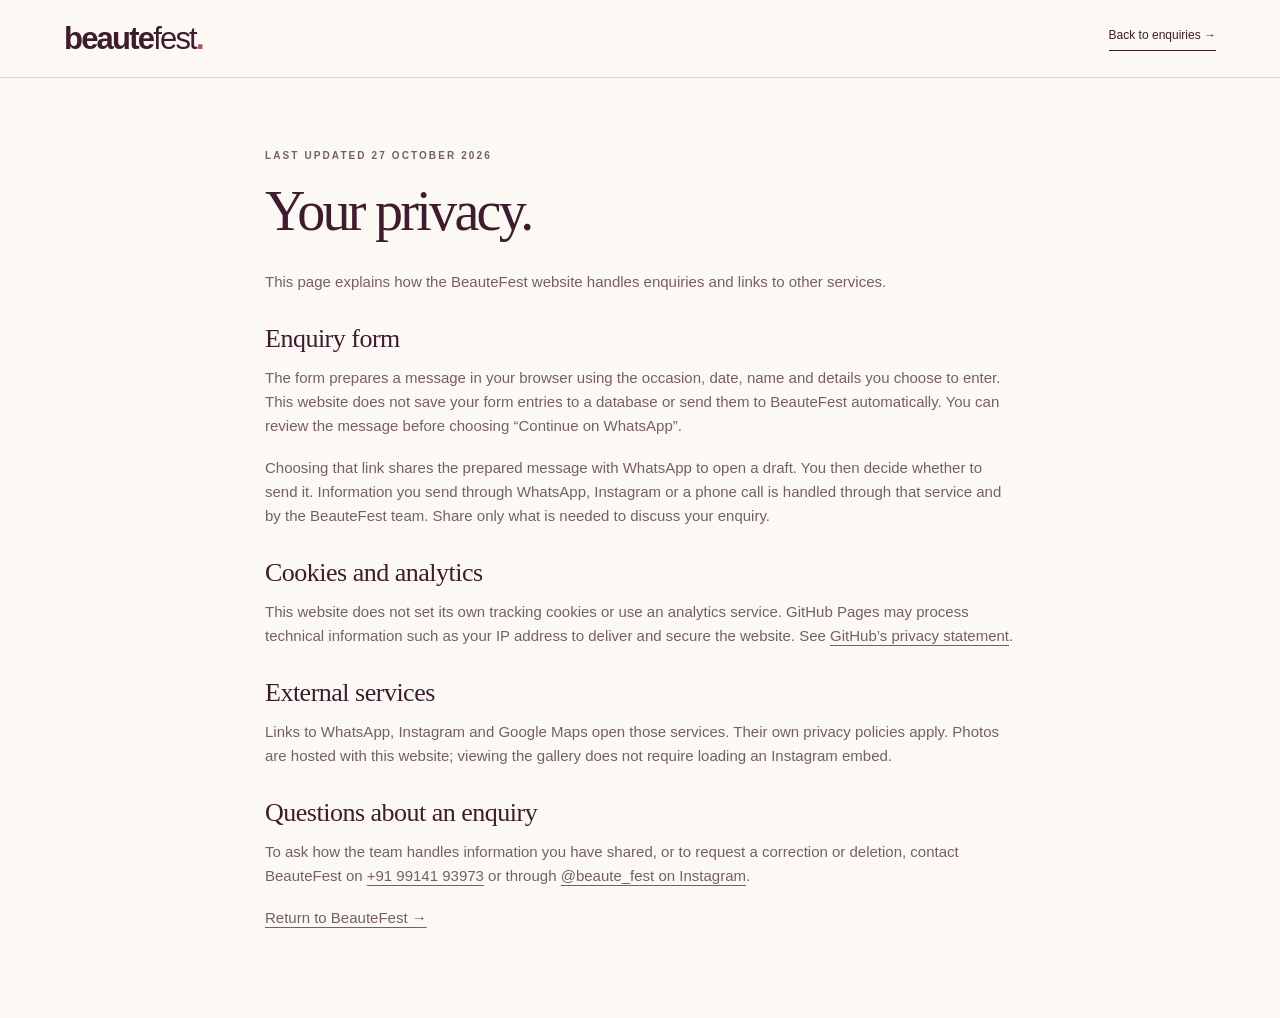
==== site/privacy/index.html @ 1379fd3a "Launch full BeauteFest services website and WhatsApp enquiries" ====
<!doctype html><html lang="en-IN"><head><meta charset="utf-8"><meta name="viewport" content="width=device-width, initial-scale=1"><title>Privacy | BeauteFest</title><meta name="description" content="How BeauteFest website enquiries and external links work."><link rel="canonical" href="https://beautefest.in/privacy/"><link rel="stylesheet" href="../styles.css"><link rel="icon" href="../favicon.svg" type="image/svg+xml"></head><body><header class="header"><a class="wordmark" href="../" aria-label="BeauteFest home">beaute<span>fest</span><i>.</i></a><a class="text-link" href="../#enquire">Back to enquiries →</a></header><main class="privacy-page"><p class="eyebrow">Last updated 27 October 2026</p><h1>Your privacy.</h1><p>This page explains how the BeauteFest website handles enquiries and links to other services.</p><h2>Enquiry form</h2><p>The form prepares a message in your browser using the occasion, date, name and details you choose to enter. This website does not save your form entries to a database or send them to BeauteFest automatically. You can review the message before choosing “Continue on WhatsApp”.</p><p>Choosing that link shares the prepared message with WhatsApp to open a draft. You then decide whether to send it. Information you send through WhatsApp, Instagram or a phone call is handled through that service and by the BeauteFest team. Share only what is needed to discuss your enquiry.</p><h2>Cookies and analytics</h2><p>This website does not set its own tracking cookies or use an analytics service. GitHub Pages may process technical information such as your IP address to deliver and secure the website. See <a href="https://docs.github.com/en/site-policy/privacy-policies/github-general-privacy-statement" target="_blank" rel="noopener noreferrer">GitHub’s privacy statement</a>.</p><h2>External services</h2><p>Links to WhatsApp, Instagram and Google Maps open those services. Their own privacy policies apply. Photos are hosted with this website; viewing the gallery does not require loading an Instagram embed.</p><h2>Questions about an enquiry</h2><p>To ask how the team handles information you have shared, or to request a correction or deletion, contact BeauteFest on <a href="tel:+919914193973">+91 99141 93973</a> or through <a href="https://www.instagram.com/beaute_fest/" target="_blank" rel="noopener noreferrer">@beaute_fest on Instagram</a>.</p><p><a href="../">Return to BeauteFest →</a></p></main></body></html>
---- site/styles.css ----
:root{--berry:#702c49;--deep:#3d1d2d;--pink:#f8eff2;--blush:#ecd2dc;--cream:#fcf9f5;--muted:#755e69;--line:#e2d2d8}*{box-sizing:border-box}html{scroll-behavior:smooth;scroll-padding-top:100px}body{margin:0;background:var(--cream);color:var(--deep);font:15px/1.6 Arial,Helvetica,sans-serif}a{color:inherit;text-underline-offset:4px}button,input,select,textarea{font:inherit}button{cursor:pointer}button:focus-visible,a:focus-visible,summary:focus-visible{outline:3px solid #b44475;outline-offset:5px}input:focus-visible,select:focus-visible,textarea:focus-visible{outline:2px solid var(--berry);outline-offset:2px}img{display:block;max-width:100%;height:auto}h1,h2,h3,p,figure{margin:0}h1,h2,h3{font-weight:400}h1,h2{font-family:Georgia,'Times New Roman',serif;line-height:1.04;letter-spacing:-2.7px}h1 em,h2 em{font-weight:400}h2{font-size:clamp(36px,4.4vw,66px)}.skip{position:fixed;top:-100px;left:20px;z-index:20;background:white;padding:12px}.skip:focus{top:15px}.announcement{padding:8px 5vw;background:var(--berry);color:white;font-size:11px;text-align:center;letter-spacing:.8px}.announcement span{margin-left:32px;color:#f1d9e3}.header{padding:23px 5vw;display:flex;align-items:center;justify-content:space-between;gap:24px;background:var(--cream);border-bottom:1px solid var(--line);position:sticky;top:0;z-index:10}.wordmark{font-size:31px;font-weight:700;letter-spacing:-1.8px;text-decoration:none;white-space:nowrap;line-height:1}.wordmark span{font-weight:400}.wordmark i{font-style:normal;color:#b1527a}.header nav{display:flex;align-items:center;gap:27px;font-size:12px}.header nav a{text-decoration:none}.header nav a:hover{text-decoration:underline}.nav-enquire{padding:10px 16px;border:1px solid var(--berry);border-radius:30px}.menu-toggle{display:none}.hero{display:grid;grid-template-columns:1.04fr 1fr;min-height:660px;background:var(--pink)}.hero-copy{padding:65px 7vw 30px;display:flex;flex-direction:column;justify-content:center}.eyebrow{text-transform:uppercase;letter-spacing:2.1px;font-size:10px;font-weight:600;margin-bottom:22px}.hero h1{font-size:clamp(54px,6vw,94px);line-height:.99;letter-spacing:-4px}.hero h1 em{color:var(--berry)}.hero-description{max-width:390px;color:var(--muted);line-height:1.8;margin:26px 0}.actions{display:flex;align-items:center;gap:24px;flex-wrap:wrap}.button{display:inline-flex;align-items:center;justify-content:space-between;gap:24px;min-height:48px;padding:15px 24px;border-radius:50px;background:var(--berry);border:1px solid var(--berry);color:white;text-decoration:none;font-size:12px;line-height:1.4}.button:hover{background:#4b1e32}.button.light{background:var(--cream);color:var(--berry);border-color:var(--cream)}.button.light:hover{background:#ecd2dc}.text-link{font-size:12px;font-weight:500;text-decoration:none;border-bottom:1px solid currentColor;padding-bottom:4px}.hero-bottom{display:flex;align-items:center;justify-content:space-between;margin-top:47px;font-size:9px;letter-spacing:1.7px;color:var(--muted)}.hero-bottom>span:last-child{font-size:32px;color:var(--berry)}.hero-image{position:relative;overflow:hidden;min-height:620px}.hero-image>img{width:100%;height:100%;object-fit:cover;object-position:center 27%;position:absolute}.image-note{position:absolute;bottom:24px;left:28px;font-size:10px;letter-spacing:1px;text-transform:uppercase;background:#fff9;padding:7px 11px}.hero-stamp{position:absolute;right:25px;top:26px;border:1px solid #84506699;border-radius:50%;width:111px;height:111px;display:flex;flex-direction:column;justify-content:center;text-align:center;background:#fcf9f5d9;font-size:11px;transform:rotate(13deg);line-height:1.4}.hero-stamp em{font-family:Georgia,serif;font-size:18px}.ticker{background:var(--blush);font-size:10px;letter-spacing:2.6px;text-align:center;padding:17px 10px;white-space:nowrap;overflow:hidden}.ticker span{margin:0 32px;color:var(--berry)}.section{padding:90px 6vw}.section-heading{display:flex;align-items:flex-end;justify-content:space-between;gap:40px;margin-bottom:42px}.section-heading>p{max-width:330px;color:var(--muted);font-size:13px}.service-grid{display:grid;grid-template-columns:repeat(4,minmax(0,1fr));gap:16px}.service-card{position:relative;text-decoration:none;background:#f1e5e9;padding:28px 25px 22px;display:flex;flex-direction:column;border:1px solid transparent;min-height:340px}.service-card:nth-child(2){background:#e8e4ee}.service-card:nth-child(3){background:#f3e5d9}.service-card:nth-child(4){background:#e5eadd}.service-card:hover{border-color:var(--berry)}.service-icon{font-family:Georgia,serif;font-size:38px;line-height:1.2;color:var(--berry)}.service-number{position:absolute;top:31px;right:25px;font-size:10px;color:var(--muted)}.service-card h3{font-family:Georgia,serif;font-size:26px;line-height:1.1;letter-spacing:-.6px;margin:27px 0 16px}.service-card p{font-size:12px;color:var(--muted);line-height:1.8;margin-bottom:30px}.card-action{display:flex;justify-content:space-between;gap:12px;border-top:1px solid #8b697333;padding-top:15px;font-size:10px;margin-top:auto}.bridal-feature{display:grid;grid-template-columns:1.15fr 1fr;background:var(--berry);color:white}.bridal-photo{min-height:550px}.bridal-photo img{width:100%;height:100%;object-fit:cover}.bridal-copy{padding:60px 6vw;align-self:center}.bridal-copy p:not(.eyebrow){color:#ead0dc;font-size:13px;max-width:360px;margin:26px 0}.bridal-copy h2 em{color:#f2cbd9}.filters{display:flex;gap:10px;margin-bottom:28px;flex-wrap:wrap}.filters button{border:1px solid var(--line);border-radius:30px;padding:9px 19px;background:transparent;color:var(--muted);font-size:11px}.filters button.active{background:var(--berry);border-color:var(--berry);color:white}.gallery{display:grid;grid-template-columns:repeat(4,minmax(0,1fr));gap:20px}.gallery-open{border:0;padding:0;position:relative;width:100%;background:#eee;display:block;overflow:hidden}.gallery img{width:100%;height:370px;object-fit:cover;object-position:center;transition:transform .4s}.gallery .bridal{object-position:73% 85%}.gallery-open:hover img{transform:scale(1.025)}.gallery-open>span{position:absolute;bottom:12px;right:12px;background:#fcf9f5eb;border-radius:20px;padding:7px 12px;font-size:10px;color:var(--deep)}figcaption{font-family:Georgia,serif;font-size:21px;padding-top:17px}figcaption>span{display:block;font:9px Arial,sans-serif;letter-spacing:1.5px;text-transform:uppercase;margin-top:6px;color:var(--muted)}.portfolio-footer{display:flex;align-items:center;justify-content:space-between;gap:25px;margin-top:30px}.portfolio-footer p{font-size:10px;color:var(--muted);max-width:480px}.portfolio-footer .text-link{white-space:nowrap}.store-section{display:grid;grid-template-columns:1fr 1fr;background:#efdfd5}.store-image{min-height:600px;overflow:hidden}.store-image img{height:100%;width:100%;object-fit:cover;object-position:center}.store-copy{padding:70px 6vw;align-self:center}.store-copy>p:not(.eyebrow){font-size:13px;color:var(--muted);margin:25px 0}.store-categories{display:flex;flex-wrap:wrap;gap:9px;margin:25px 0 35px}.store-categories span{border:1px solid #cbb5ad;border-radius:30px;padding:7px 14px;font-size:10px}.store-copy p.small-note{font-size:11px;margin-bottom:0}.about{position:relative;display:grid;grid-template-columns:1fr 1fr;gap:30px 100px}.about>.eyebrow{grid-column:1/-1;margin:0}.about h2{font-size:clamp(38px,4.8vw,72px)}.about>div{padding-top:8px;max-width:450px}.about>div p{color:var(--muted);font-size:13px;margin-bottom:23px}.about-star{position:absolute;right:6vw;bottom:38px;font-size:72px;color:#c589a3;line-height:1}.enquiry-section{display:grid;grid-template-columns:1fr 1fr;gap:8vw;background:var(--pink);border-top:1px solid var(--line);border-bottom:1px solid var(--line)}.enquiry-intro>p:not(.eyebrow){max-width:360px;font-size:13px;color:var(--muted);margin:25px 0}.enquiry-steps{margin-top:35px;display:grid;gap:12px}.enquiry-steps p{font-size:11px}.enquiry-steps b{font-size:10px;font-weight:400;color:#9a637b;margin-right:16px}form{padding:32px;background:var(--cream);border:1px solid var(--line);align-self:start}label{font-size:11px;display:block;margin:0 0 10px}label>span{font-size:9px;color:#88717b;float:right}input,select,textarea{display:block;width:100%;padding:13px 12px;border:1px solid var(--line);background:#fffdfb;border-radius:0;color:var(--deep);font-size:12px;min-height:44px;margin-bottom:23px}textarea{resize:vertical}.form-row{display:grid;grid-template-columns:1fr 1fr;gap:18px}form>.button{width:100%}.form-note{font-size:10px;line-height:1.7;color:var(--muted);margin-top:14px}#enquiry-review{border-top:1px solid var(--line);margin-top:24px;padding-top:24px}#enquiry-review h3{font-family:Georgia,serif;font-size:24px}#enquiry-preview{white-space:pre-wrap;overflow-wrap:anywhere;font-size:12px;margin:15px 0}.faq-section{display:grid;grid-template-columns:1fr 1.45fr;gap:8vw}.faq-list details{border-bottom:1px solid var(--line);padding:18px 0}.faq-list details:first-child{border-top:1px solid var(--line)}summary{list-style:none;cursor:pointer;font-size:13px;display:flex;justify-content:space-between;gap:20px}summary::-webkit-details-marker{display:none}summary:after{content:'+';color:var(--berry);font-size:20px;line-height:1}details[open] summary:after{content:'−'}.faq-list p{font-size:12px;line-height:1.8;color:var(--muted);margin:15px 25px 3px 0}.visit-section{display:grid;grid-template-columns:1fr 1fr;background:var(--berry);color:var(--cream);padding:70px 8vw;gap:8vw}.visit-section address{font-style:normal;margin:26px 0;font-size:13px;color:#e5c6d3}.visit-section .text-link{color:white}.visit-side{border-left:1px solid #a96683;padding-left:8vw;display:flex;flex-direction:column;justify-content:center;align-items:flex-start}.visit-flower{font-family:Georgia,serif;font-size:100px;line-height:1;color:#d6a6bb}.visit-side p{font-family:Georgia,serif;font-size:29px;line-height:1.2;margin:20px 0}.visit-side>a{font-size:12px}footer{padding:45px 6vw 27px;background:#f0e6e9}.footer-top{display:flex;align-items:center;justify-content:space-between;gap:20px;padding-bottom:35px}.footer-top>p{font-size:12px;color:var(--muted)}.footer-top>a:last-child{font-size:11px}.footer-bottom{border-top:1px solid var(--line);padding-top:23px;display:flex;justify-content:space-between;gap:20px;font-size:10px;color:var(--muted)}.footer-bottom>div{display:flex;gap:24px}.floating-enquire{position:fixed;right:24px;bottom:22px;z-index:9;padding:13px 20px;border-radius:35px;background:var(--deep);color:white;box-shadow:0 3px 20px #3d1d2d25;text-decoration:none;font-size:11px}dialog{max-width:95vw;max-height:95svh;border:0;padding:25px;background:var(--cream);color:var(--deep)}dialog::backdrop{background:#21101fe8}dialog img{max-height:76svh;max-width:80vw;width:auto;height:auto;object-fit:contain;margin:0 auto}dialog p{font-size:11px;margin-top:15px;max-width:600px}#close-lightbox{display:block;margin:0 0 15px auto;background:transparent;border:1px solid var(--line);padding:8px 15px;color:var(--deep);font-size:11px}.privacy-page{max-width:800px;padding:70px 25px;margin:auto}.privacy-page h1{font-size:56px;margin-bottom:30px}.privacy-page h2{font:26px Georgia,serif;margin:30px 0 12px;letter-spacing:-.5px}.privacy-page p{margin-bottom:18px;color:var(--muted)}[hidden]{display:none!important}
@media(max-width:1100px){.header nav{gap:16px;font-size:11px}.header{padding:22px 4vw}.hero-copy{padding:50px 5vw 26px}.hero,.hero-image{min-height:590px}.service-card{padding:23px 18px}.service-card h3{font-size:23px}.gallery img{height:290px}.store-image{min-height:520px}.store-copy{padding:50px 5vw}.section{padding:70px 5vw}.section-heading{gap:25px}.enquiry-section{gap:5vw}form{padding:24px}.about{gap:25px 60px}}
@media(max-width:800px){.announcement span{display:none}.header{padding:22px 5vw}.menu-toggle{display:block;font-size:12px;background:transparent;border:0;color:var(--berry)}.header nav{display:none;position:absolute;top:100%;left:0;right:0;padding:25px 5vw;background:var(--cream);border-bottom:1px solid var(--line);flex-direction:column;align-items:flex-start;gap:22px}.header nav.open{display:flex}.hero h1{font-size:54px;letter-spacing:-3px}.hero,.hero-image{min-height:530px}.hero-description{font-size:13px}.hero .actions{gap:15px}.hero .text-link{font-size:11px}.hero .button{padding:14px 18px}.service-grid{grid-template-columns:repeat(2,1fr)}.service-card{min-height:300px;padding:25px}.service-card h3{font-size:28px}.section-heading>p{max-width:280px}.bridal-photo{min-height:460px}.bridal-copy{padding:35px 5vw}.bridal-copy h2{font-size:45px}.gallery{grid-template-columns:repeat(2,1fr);gap:28px 18px}.gallery img{height:350px}.store-copy h2{font-size:40px}.about{gap:25px 45px}.enquiry-section{gap:35px}.form-row{grid-template-columns:1fr;gap:0}.enquiry-intro h2{font-size:49px}.faq-section{gap:40px}.visit-section{padding:55px 6vw}.visit-side p{font-size:26px}.footer-top>p{display:none}}
@media(max-width:580px){html{scroll-padding-top:80px}.announcement{font-size:9px;padding:9px 15px}.header{padding:21px 6vw}.wordmark{font-size:29px}.hero{grid-template-columns:1fr}.hero-copy{padding:43px 7vw 20px}.eyebrow{font-size:9px;letter-spacing:1.7px;margin-bottom:20px}.hero h1{font-size:58px;line-height:.98;letter-spacing:-2.6px}.hero-description{font-size:13px;max-width:340px;margin:24px 0}.hero-bottom{margin-top:27px}.hero-image{min-height:440px;height:105vw;max-height:540px}.hero-image>img{object-position:center 25%}.hero-stamp{width:95px;height:95px;right:20px;top:20px}.image-note{left:20px;bottom:20px;font-size:8px}.ticker{padding:14px 5px;font-size:9px;letter-spacing:2px}.ticker span{margin:0 20px}.section{padding:55px 6vw}h2{font-size:42px;letter-spacing:-1.8px}.section-heading{flex-direction:column;align-items:flex-start;gap:22px;margin-bottom:30px}.section-heading>p{max-width:100%;font-size:12px}.service-grid{gap:12px}.service-card{padding:22px 17px 18px;min-height:310px}.service-card h3{font-size:25px;margin:22px 0 14px}.service-card p{font-size:11px;margin-bottom:22px}.service-number{right:17px;top:25px}.service-icon{font-size:31px}.card-action{font-size:9px;gap:5px}.bridal-feature{grid-template-columns:1fr}.bridal-photo{min-height:0;height:75vw}.bridal-copy{padding:45px 7vw}.bridal-copy h2{font-size:51px}.bridal-copy p:not(.eyebrow){font-size:12px}.gallery img{height:245px}.gallery{gap:27px 13px}figcaption{font-size:21px;line-height:1.15}figcaption span{font-size:8px;line-height:1.4}.gallery-open>span{font-size:8px;right:8px;bottom:8px;padding:6px 9px}.filters{gap:7px;margin-bottom:22px}.filters button{font-size:10px;padding:8px 13px}.portfolio-footer{align-items:flex-start;flex-direction:column;gap:17px}.store-section{grid-template-columns:1fr}.store-image{height:105vw;min-height:0;max-height:570px}.store-copy{padding:45px 7vw}.store-copy h2{font-size:44px}.about{grid-template-columns:1fr;gap:25px}.about h2{font-size:47px}.about>div{padding:0}.about>div p{font-size:12px}.about-star{display:none}.enquiry-section{grid-template-columns:1fr;gap:32px}.enquiry-intro h2{font-size:52px}.enquiry-intro>p:not(.eyebrow){max-width:100%;font-size:12px}.enquiry-steps{margin-top:25px}.form-row{grid-template-columns:1fr 1fr;gap:12px}form{padding:22px 18px}input,select,textarea{font-size:16px}label{font-size:10px}label>span{font-size:8px}.faq-section{grid-template-columns:1fr;gap:30px}.faq-section h2{font-size:45px}summary{font-size:12px}.visit-section{grid-template-columns:1fr;padding:50px 7vw;gap:40px}.visit-section h2{font-size:54px}.visit-side{border-left:0;border-top:1px solid #a96683;padding:30px 0 0;display:grid;grid-template-columns:80px 1fr;gap:10px 20px}.visit-flower{font-size:75px;grid-row:1/3}.visit-side p{font-size:24px;margin:0}.visit-side>a{font-size:11px}.footer-top{align-items:flex-start;padding-bottom:27px;gap:20px}.footer-top>a:last-child{font-size:10px;max-width:130px}.footer-bottom{flex-direction:column;gap:15px;padding-bottom:55px}footer{padding:35px 6vw 22px}.floating-enquire{right:15px;bottom:15px;font-size:10px;padding:12px 18px}dialog{padding:15px}dialog img{max-width:85vw}.privacy-page h1{font-size:44px}}
@media(prefers-reduced-motion:reduce){html{scroll-behavior:auto}*,*:before,*:after{transition:none!important;animation:none!important}}

@media(max-width:400px){.form-row{grid-template-columns:1fr;gap:0}}
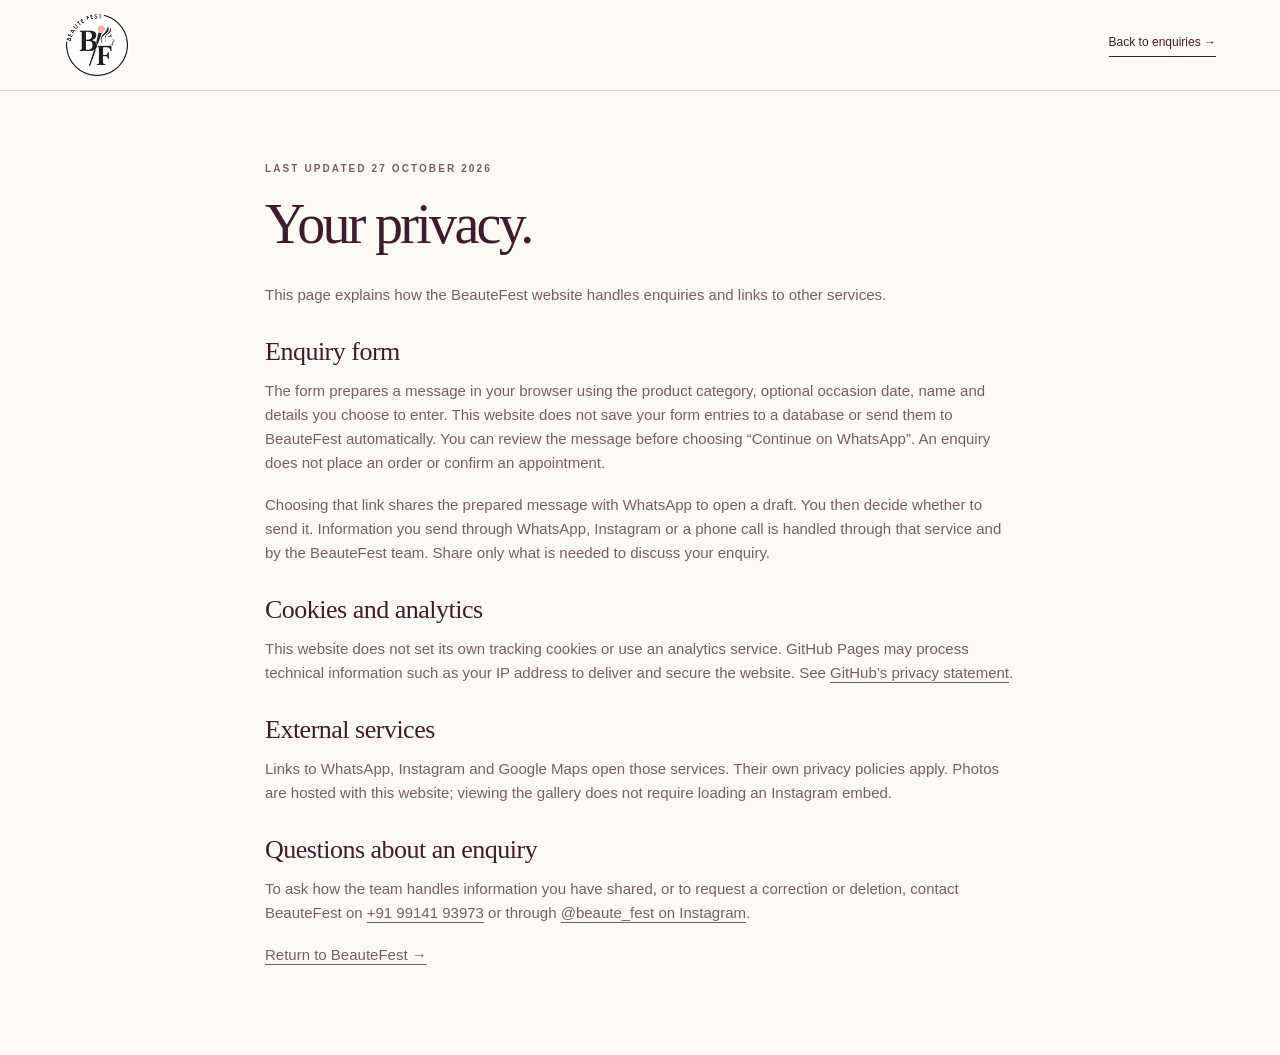
==== commit ae0b176b: "Prepare approved product-first BeauteFest release with official logo" ====
--- a/site/privacy/index.html
+++ b/site/privacy/index.html
@@ -1 +1 @@
-<!doctype html><html lang="en-IN"><head><meta charset="utf-8"><meta name="viewport" content="width=device-width, initial-scale=1"><title>Privacy | BeauteFest</title><meta name="description" content="How BeauteFest website enquiries and external links work."><link rel="canonical" href="https://beautefest.in/privacy/"><link rel="stylesheet" href="../styles.css"><link rel="icon" href="../favicon.svg" type="image/svg+xml"></head><body><header class="header"><a class="wordmark" href="../" aria-label="BeauteFest home">beaute<span>fest</span><i>.</i></a><a class="text-link" href="../#enquire">Back to enquiries →</a></header><main class="privacy-page"><p class="eyebrow">Last updated 27 October 2026</p><h1>Your privacy.</h1><p>This page explains how the BeauteFest website handles enquiries and links to other services.</p><h2>Enquiry form</h2><p>The form prepares a message in your browser using the occasion, date, name and details you choose to enter. This website does not save your form entries to a database or send them to BeauteFest automatically. You can review the message before choosing “Continue on WhatsApp”.</p><p>Choosing that link shares the prepared message with WhatsApp to open a draft. You then decide whether to send it. Information you send through WhatsApp, Instagram or a phone call is handled through that service and by the BeauteFest team. Share only what is needed to discuss your enquiry.</p><h2>Cookies and analytics</h2><p>This website does not set its own tracking cookies or use an analytics service. GitHub Pages may process technical information such as your IP address to deliver and secure the website. See <a href="https://docs.github.com/en/site-policy/privacy-policies/github-general-privacy-statement" target="_blank" rel="noopener noreferrer">GitHub’s privacy statement</a>.</p><h2>External services</h2><p>Links to WhatsApp, Instagram and Google Maps open those services. Their own privacy policies apply. Photos are hosted with this website; viewing the gallery does not require loading an Instagram embed.</p><h2>Questions about an enquiry</h2><p>To ask how the team handles information you have shared, or to request a correction or deletion, contact BeauteFest on <a href="tel:+919914193973">+91 99141 93973</a> or through <a href="https://www.instagram.com/beaute_fest/" target="_blank" rel="noopener noreferrer">@beaute_fest on Instagram</a>.</p><p><a href="../">Return to BeauteFest →</a></p></main></body></html>
+<!doctype html><html lang="en-IN"><head><meta charset="utf-8"><meta name="viewport" content="width=device-width, initial-scale=1"><title>Privacy | BeauteFest</title><meta name="description" content="How BeauteFest website enquiries and external links work."><link rel="canonical" href="https://beautefest.in/privacy/"><link rel="stylesheet" href="../styles.css"><link rel="icon" href="../favicon.png" type="image/png"></head><body><header class="header"><a class="brand-logo" href="../" aria-label="BeauteFest home"><img src="../assets/beautefest-logo.png" alt="Beaute Fest" width="512" height="512"></a><a class="text-link" href="../#enquire">Back to enquiries →</a></header><main class="privacy-page"><p class="eyebrow">Last updated 27 October 2026</p><h1>Your privacy.</h1><p>This page explains how the BeauteFest website handles enquiries and links to other services.</p><h2>Enquiry form</h2><p>The form prepares a message in your browser using the product category, optional occasion date, name and details you choose to enter. This website does not save your form entries to a database or send them to BeauteFest automatically. You can review the message before choosing “Continue on WhatsApp”. An enquiry does not place an order or confirm an appointment.</p><p>Choosing that link shares the prepared message with WhatsApp to open a draft. You then decide whether to send it. Information you send through WhatsApp, Instagram or a phone call is handled through that service and by the BeauteFest team. Share only what is needed to discuss your enquiry.</p><h2>Cookies and analytics</h2><p>This website does not set its own tracking cookies or use an analytics service. GitHub Pages may process technical information such as your IP address to deliver and secure the website. See <a href="https://docs.github.com/en/site-policy/privacy-policies/github-general-privacy-statement" target="_blank" rel="noopener noreferrer">GitHub’s privacy statement</a>.</p><h2>External services</h2><p>Links to WhatsApp, Instagram and Google Maps open those services. Their own privacy policies apply. Photos are hosted with this website; viewing the gallery does not require loading an Instagram embed.</p><h2>Questions about an enquiry</h2><p>To ask how the team handles information you have shared, or to request a correction or deletion, contact BeauteFest on <a href="tel:+919914193973">+91 99141 93973</a> or through <a href="https://www.instagram.com/beaute_fest/" target="_blank" rel="noopener noreferrer">@beaute_fest on Instagram</a>.</p><p><a href="../">Return to BeauteFest →</a></p></main></body></html>
--- a/site/styles.css
+++ b/site/styles.css
@@ -5,3 +5,10 @@
 @media(prefers-reduced-motion:reduce){html{scroll-behavior:auto}*,*:before,*:after{transition:none!important;animation:none!important}}
 
 @media(max-width:400px){.form-row{grid-template-columns:1fr;gap:0}}
+/* Unpublished retail-first client review. */
+.preview-notice{background:#efe5d1;color:#604d29;text-align:center;padding:7px 15px;font-size:10px;letter-spacing:1px}.secondary-nav{color:var(--muted);font-size:10px}.retail-hero{display:grid;grid-template-columns:1.02fr 1fr;background:#f6ebef;min-height:620px}.retail-hero-copy{padding:60px 6vw 25px;align-self:center}.retail-hero h1{font-size:clamp(52px,5.7vw,88px);line-height:1.02;letter-spacing:-3.3px}.retail-hero h1 em{color:var(--berry)}.retail-hero-copy>p:not(.eyebrow){max-width:400px;margin:27px 0;font-size:14px;color:var(--muted);line-height:1.8}.retail-hero-image{position:relative;min-height:620px}.retail-hero-image>img{position:absolute;width:100%;height:100%;object-fit:cover;object-position:center}.retail-image-label{position:absolute;bottom:25px;left:25px;right:25px;background:#fcf9f5ed;padding:14px 18px;font-size:11px;text-align:center;letter-spacing:.4px}.retail-hero-note{display:flex;align-items:center;justify-content:space-between;color:var(--muted);font-size:8px;letter-spacing:1.7px;margin-top:48px}.retail-hero-note>span:last-child{font-size:35px;color:var(--berry)}.product-toolbar{display:flex;justify-content:space-between;gap:25px;align-items:flex-start;margin-bottom:25px}.product-toolbar .filters{margin:0}.search-label{margin:0;max-width:290px;flex:1}.search-label input{border-radius:30px;margin:0;font-size:11px;padding:11px 16px}.sr-only{position:absolute;width:1px;height:1px;padding:0;margin:-1px;overflow:hidden;clip:rect(0,0,0,0);white-space:nowrap;border:0}.product-grid{display:grid;grid-template-columns:repeat(3,minmax(0,1fr));gap:25px}.product-card{background:#f6eff0;border:1px solid var(--line)}.product-card:nth-child(2){background:#f2e7e2}.product-card:nth-child(3){background:#edede5}.product-image{display:block;position:relative;overflow:hidden}.product-image img{width:100%;height:390px;object-fit:cover}.product-image>span{position:absolute;bottom:14px;right:14px;background:#fcf9f5ed;border-radius:30px;padding:8px 13px;font-size:10px}.product-card-copy{padding:28px 24px 30px}.product-card .eyebrow{font-size:9px;margin-bottom:13px}.product-card h3{font:30px/1.1 Georgia,serif;letter-spacing:-.8px}.product-card-copy>p:not(.eyebrow){font-size:12px;color:var(--muted);margin:18px 0}.product-card-copy p.product-tags{font-size:9px;letter-spacing:.5px;border-top:1px solid var(--line);padding-top:18px}.product-card .text-link{font-size:11px}.collection-note{font-size:10px;color:var(--muted);margin-top:24px}.empty-products{background:var(--pink);padding:40px;text-align:center}.empty-products h3{font:30px Georgia,serif}.empty-products p{font-size:13px;margin:15px}.empty-products .text-link{margin:10px;display:inline-block;background:none;color:var(--berry);border:0;border-bottom:1px solid}.skin-feature{display:grid;grid-template-columns:1fr 1fr;background:#e7eadf}.skin-feature-copy{padding:70px 7vw;align-self:center}.skin-feature-copy>p:not(.eyebrow){font-size:13px;color:var(--muted);margin:25px 0;max-width:380px}.skin-feature-image{min-height:650px}.skin-feature-image img{width:100%;height:100%;object-fit:cover}.skin-list{margin:25px 0 30px}.skin-list a{display:flex;justify-content:space-between;border-top:1px solid #b8c2b0;padding:11px 0;text-decoration:none;font:21px Georgia,serif}.skin-list a span{font:10px Arial,sans-serif;align-self:center;color:var(--muted)}.makeup-layout{display:grid;grid-template-columns:1fr 1fr;gap:6vw}.makeup-feature-image img{width:100%;height:620px;object-fit:cover}.makeup-choices{display:grid;align-content:center}.makeup-choices>a{display:block;padding:27px 0;text-decoration:none;border-bottom:1px solid var(--line)}.makeup-choices>a:first-child{border-top:1px solid var(--line)}.makeup-choice-number{font-size:9px;letter-spacing:1.6px;color:var(--muted)}.makeup-choices h3{font:32px/1.1 Georgia,serif;letter-spacing:-.7px;margin:13px 0}.makeup-choices p{font-size:12px;color:var(--muted);margin:12px 0 17px}.retail-store{display:grid;grid-template-columns:1fr 1fr;background:var(--berry);color:white}.retail-store-image{min-height:620px}.retail-store-image img{height:100%;width:100%;object-fit:cover}.retail-store-copy{padding:65px 7vw;align-self:center}.retail-store-copy>p:not(.eyebrow){font-size:13px;color:#eddae2;margin:25px 0;max-width:380px}.retail-store-copy h2 em{color:#edc4d6}.fragrance-section{display:grid;grid-template-columns:1fr 1fr;gap:8vw;align-items:center;background:#efe9e3}.fragrance-section>div{padding:20px 3vw}.fragrance-section p:not(.eyebrow){color:var(--muted);font-size:13px;max-width:350px;margin:25px 0}.fragrance-section img{width:100%;height:500px;object-fit:cover}.services-mini{display:grid;grid-template-columns:330px 1fr;max-width:1200px;margin:65px auto;border:1px solid var(--line);background:var(--pink)}.mini-photo img{width:100%;height:100%;max-height:405px;object-fit:cover;object-position:center 30%}.mini-copy{padding:40px 5vw;align-self:center}.mini-copy .eyebrow{font-size:9px;margin-bottom:15px}.mini-copy h2{font-size:44px}.mini-copy>p:not(.eyebrow){font-size:12px;color:var(--muted);margin:18px 0;max-width:500px}.mini-copy .button{font-size:11px;padding:12px 20px;min-height:44px}.mini-copy p.mini-credit{font-size:9px;margin-bottom:0}.product-section{scroll-margin-top:0}
+@media(max-width:1100px){.header nav{gap:15px}.retail-hero-copy{padding:50px 5vw 25px}.retail-hero h1{font-size:52px}.product-image img{height:330px}.product-grid{gap:18px}.product-card-copy{padding:25px 20px}.product-card h3{font-size:27px}.skin-feature-copy{padding:50px 6vw}.skin-feature-image{min-height:590px}.retail-store-copy{padding:45px 6vw}.retail-store-image{min-height:550px}.services-mini{margin:55px 5vw;grid-template-columns:280px 1fr}.mini-copy{padding:35px 4vw}.mini-copy h2{font-size:39px}.mini-copy .actions{gap:15px}.fragrance-section img{height:450px}}
+@media(max-width:800px){.retail-hero h1{font-size:51px;letter-spacing:-2px}.retail-hero,.retail-hero-image{min-height:560px}.retail-hero-copy>p:not(.eyebrow){font-size:12px}.retail-hero .actions{gap:18px}.retail-hero .button{padding:13px 18px;font-size:11px}.retail-hero-note{font-size:7px;letter-spacing:1px}.product-toolbar{flex-direction:column;gap:17px}.search-label{max-width:100%;width:100%}.product-image img{height:290px}.product-card-copy{padding:23px 16px}.product-card h3{font-size:25px}.product-card-copy>p:not(.eyebrow){font-size:11px}.skin-feature-copy{padding:40px 5vw}.skin-feature h2{font-size:43px}.skin-feature-image{min-height:570px}.makeup-feature-image img{height:570px}.makeup-choices h3{font-size:28px}.makeup-choices>a{padding:20px 0}.retail-store-copy{padding:40px 5vw}.retail-store-copy h2{font-size:45px}.retail-store-copy>p:not(.eyebrow){font-size:12px}.fragrance-section{gap:5vw}.fragrance-section img{height:410px}.fragrance-section>div{padding:0}.services-mini{grid-template-columns:220px 1fr}.mini-copy h2{font-size:33px}.mini-copy{padding:30px 4vw}.mini-photo img{min-height:360px}.mini-copy .actions{gap:10px}}
+@media(max-width:580px){.preview-notice{font-size:8px;padding:7px 10px;letter-spacing:.6px}.retail-hero{grid-template-columns:1fr}.retail-hero-copy{padding:42px 7vw 22px}.retail-hero h1{font-size:46px;letter-spacing:-2px}.retail-hero-copy>p:not(.eyebrow){font-size:13px;line-height:1.8;margin:23px 0}.retail-hero-note{margin-top:28px;font-size:7px}.retail-hero-image{height:110vw;min-height:0;max-height:500px}.retail-image-label{left:18px;right:18px;bottom:18px;padding:12px;font-size:10px}.product-grid{grid-template-columns:1fr;gap:25px}.product-image img{height:95vw;max-height:430px;object-position:center}.product-card-copy{padding:28px 25px}.product-card h3{font-size:32px}.product-card-copy>p:not(.eyebrow){font-size:12px}.product-toolbar .filters{gap:6px}.product-toolbar .filters button{font-size:9px;padding:8px 11px}.search-label input{font-size:16px}.skin-feature{grid-template-columns:1fr}.skin-feature-copy{padding:45px 7vw}.skin-feature h2{font-size:47px}.skin-feature-image{height:105vw;min-height:0;max-height:500px}.skin-feature-copy>p:not(.eyebrow){font-size:12px}.skin-list a{font-size:21px}.makeup-layout{grid-template-columns:1fr;gap:24px}.makeup-feature-image img{height:100vw;max-height:490px}.makeup-choices>a{padding:24px 0}.makeup-choices h3{font-size:30px}.retail-store{grid-template-columns:1fr}.retail-store-image{height:110vw;min-height:0;max-height:500px}.retail-store-copy{padding:45px 7vw}.retail-store-copy h2{font-size:50px}.fragrance-section{grid-template-columns:1fr;gap:30px}.fragrance-section h2{font-size:47px}.fragrance-section img{height:105vw;max-height:480px}.services-mini{grid-template-columns:110px 1fr;margin:40px 6vw}.mini-copy{padding:27px 18px}.mini-copy h2{font-size:28px;letter-spacing:-1px}.mini-copy .eyebrow{font-size:7px;letter-spacing:1px}.mini-copy>p:not(.eyebrow){font-size:10px;margin:16px 0}.mini-photo img{min-height:400px;max-height:100%;object-position:40% center}.mini-copy .actions{align-items:flex-start;flex-direction:column;gap:15px}.mini-copy .button{font-size:9px;padding:11px 12px;min-height:38px}.mini-copy .text-link{font-size:9px}.mini-copy p.mini-credit{font-size:8px}.collection-note{font-size:10px}.retail-hero .text-link{font-size:11px}.retail-hero .button{font-size:11px}.product-section h2{font-size:44px}}
+
+.brand-logo{display:block;flex:none;line-height:1}.brand-logo img{width:66px;height:66px;object-fit:contain;border-radius:50%;background:white}.header{padding-top:12px;padding-bottom:12px}.footer-top .brand-logo img{width:90px;height:90px}@media(max-width:580px){.brand-logo img{width:55px;height:55px}.header{padding-top:12px;padding-bottom:12px}.footer-top .brand-logo img{width:75px;height:75px}}
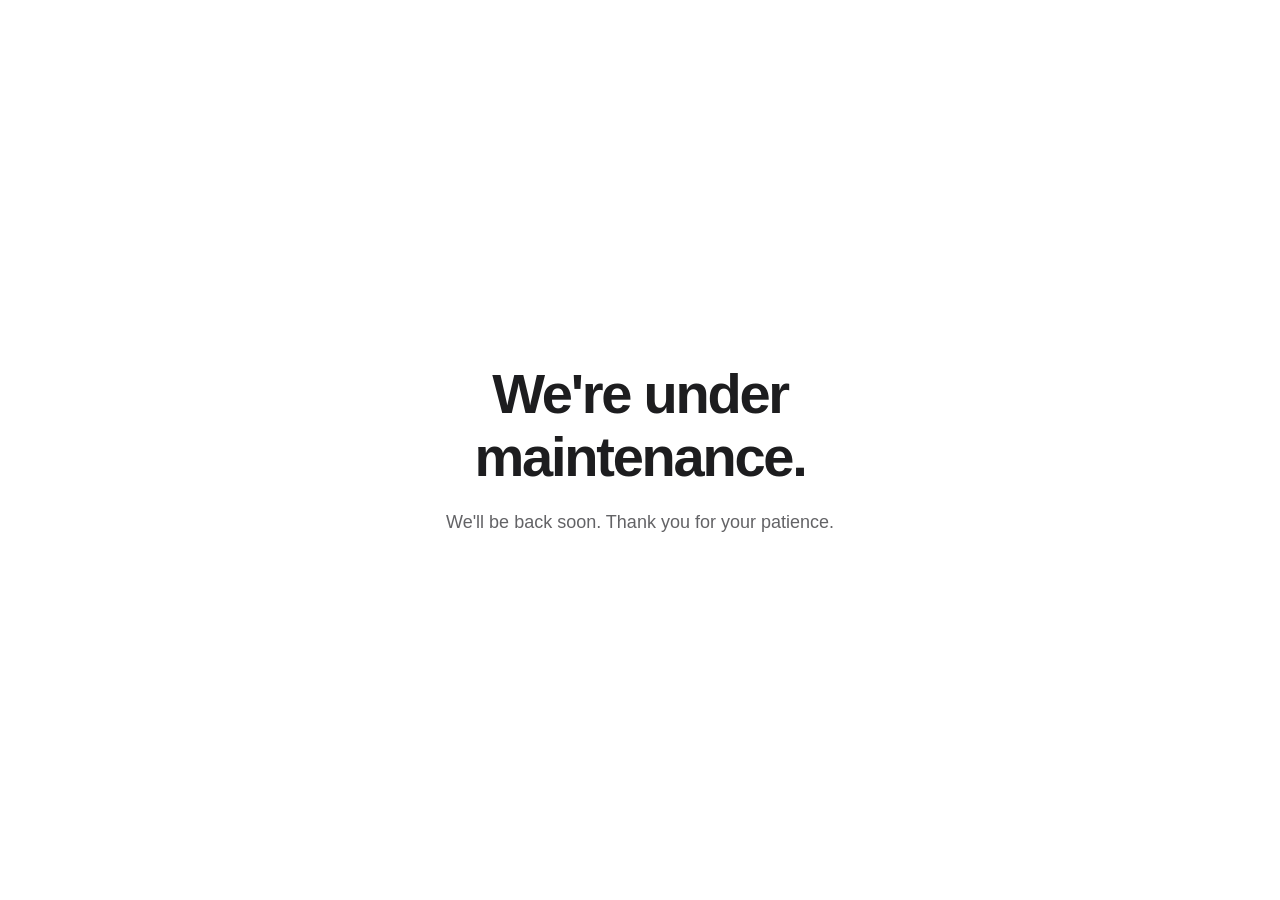
==== commit c0d895c4: "Temporarily replace live pages with maintenance message" ====
--- a/site/privacy/index.html
+++ b/site/privacy/index.html
@@ -1 +1,24 @@
-<!doctype html><html lang="en-IN"><head><meta charset="utf-8"><meta name="viewport" content="width=device-width, initial-scale=1"><title>Privacy | BeauteFest</title><meta name="description" content="How BeauteFest website enquiries and external links work."><link rel="canonical" href="https://beautefest.in/privacy/"><link rel="stylesheet" href="../styles.css"><link rel="icon" href="../favicon.png" type="image/png"></head><body><header class="header"><a class="brand-logo" href="../" aria-label="BeauteFest home"><img src="../assets/beautefest-logo.png" alt="Beaute Fest" width="512" height="512"></a><a class="text-link" href="../#enquire">Back to enquiries →</a></header><main class="privacy-page"><p class="eyebrow">Last updated 27 October 2026</p><h1>Your privacy.</h1><p>This page explains how the BeauteFest website handles enquiries and links to other services.</p><h2>Enquiry form</h2><p>The form prepares a message in your browser using the product category, optional occasion date, name and details you choose to enter. This website does not save your form entries to a database or send them to BeauteFest automatically. You can review the message before choosing “Continue on WhatsApp”. An enquiry does not place an order or confirm an appointment.</p><p>Choosing that link shares the prepared message with WhatsApp to open a draft. You then decide whether to send it. Information you send through WhatsApp, Instagram or a phone call is handled through that service and by the BeauteFest team. Share only what is needed to discuss your enquiry.</p><h2>Cookies and analytics</h2><p>This website does not set its own tracking cookies or use an analytics service. GitHub Pages may process technical information such as your IP address to deliver and secure the website. See <a href="https://docs.github.com/en/site-policy/privacy-policies/github-general-privacy-statement" target="_blank" rel="noopener noreferrer">GitHub’s privacy statement</a>.</p><h2>External services</h2><p>Links to WhatsApp, Instagram and Google Maps open those services. Their own privacy policies apply. Photos are hosted with this website; viewing the gallery does not require loading an Instagram embed.</p><h2>Questions about an enquiry</h2><p>To ask how the team handles information you have shared, or to request a correction or deletion, contact BeauteFest on <a href="tel:+919914193973">+91 99141 93973</a> or through <a href="https://www.instagram.com/beaute_fest/" target="_blank" rel="noopener noreferrer">@beaute_fest on Instagram</a>.</p><p><a href="../">Return to BeauteFest →</a></p></main></body></html>
+<!doctype html>
+<html lang="en">
+<head>
+  <meta charset="utf-8">
+  <meta name="viewport" content="width=device-width, initial-scale=1">
+  <title>Under maintenance | BeauteFest</title>
+  <meta name="description" content="We're under maintenance. We'll be back soon. Thank you for your patience.">
+  <meta name="theme-color" content="#ffffff">
+  <link rel="icon" href="data:,">
+  <style>
+    * { box-sizing: border-box; }
+    body { margin: 0; min-height: 100vh; min-height: 100svh; display: grid; place-items: center; padding: 32px 24px; background: #fff; color: #1d1d1f; font-family: -apple-system, BlinkMacSystemFont, "Segoe UI", sans-serif; text-align: center; }
+    main { max-width: 640px; }
+    h1 { margin: 0 0 20px; font-size: clamp(32px, 6vw, 56px); line-height: 1.12; letter-spacing: -0.04em; font-weight: 600; }
+    p { margin: 0; color: #636366; font-size: 18px; line-height: 1.6; }
+  </style>
+</head>
+<body>
+  <main>
+    <h1>We're under maintenance.</h1>
+    <p>We'll be back soon. Thank you for your patience.</p>
+  </main>
+</body>
+</html>
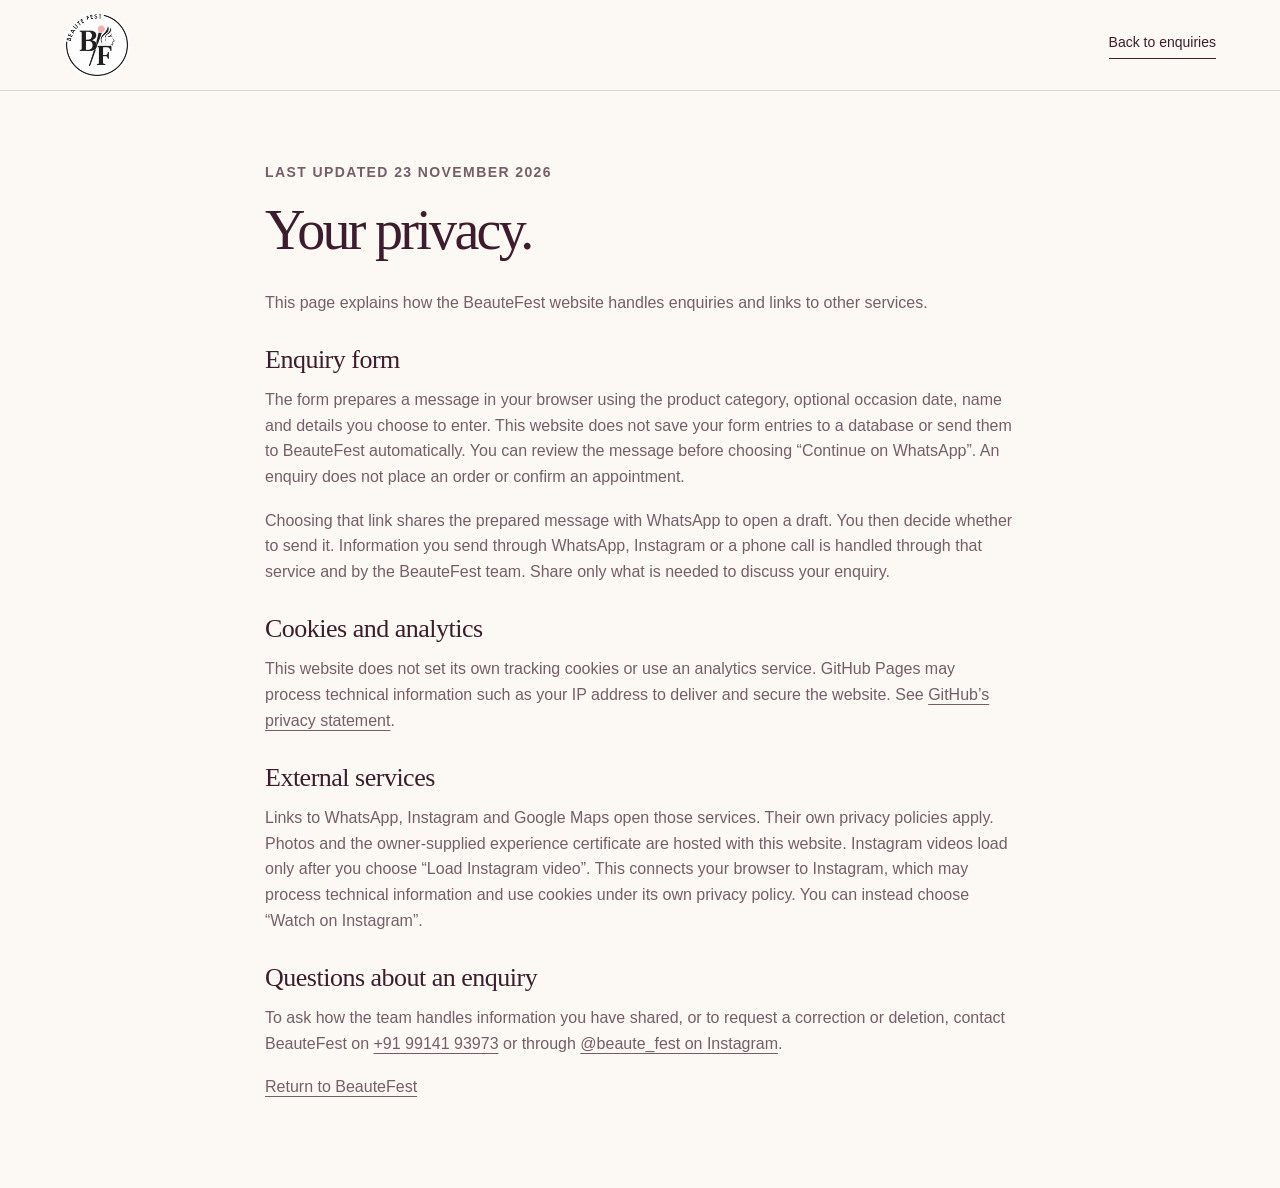
==== commit e1d2d4b4: "Relaunch BeauteFest with dedicated makeup services, Instagram Reels and owner experience" ====
--- a/site/privacy/index.html
+++ b/site/privacy/index.html
@@ -1,24 +1 @@
-<!doctype html>
-<html lang="en">
-<head>
-  <meta charset="utf-8">
-  <meta name="viewport" content="width=device-width, initial-scale=1">
-  <title>Under maintenance | BeauteFest</title>
-  <meta name="description" content="We're under maintenance. We'll be back soon. Thank you for your patience.">
-  <meta name="theme-color" content="#ffffff">
-  <link rel="icon" href="data:,">
-  <style>
-    * { box-sizing: border-box; }
-    body { margin: 0; min-height: 100vh; min-height: 100svh; display: grid; place-items: center; padding: 32px 24px; background: #fff; color: #1d1d1f; font-family: -apple-system, BlinkMacSystemFont, "Segoe UI", sans-serif; text-align: center; }
-    main { max-width: 640px; }
-    h1 { margin: 0 0 20px; font-size: clamp(32px, 6vw, 56px); line-height: 1.12; letter-spacing: -0.04em; font-weight: 600; }
-    p { margin: 0; color: #636366; font-size: 18px; line-height: 1.6; }
-  </style>
-</head>
-<body>
-  <main>
-    <h1>We're under maintenance.</h1>
-    <p>We'll be back soon. Thank you for your patience.</p>
-  </main>
-</body>
-</html>
+<!doctype html><html lang="en-IN"><head><meta charset="utf-8"><meta name="viewport" content="width=device-width, initial-scale=1"><title>Privacy | BeauteFest</title><meta name="description" content="How BeauteFest website enquiries and external links work."><link rel="canonical" href="https://beautefest.in/privacy/"><link rel="stylesheet" href="../styles.css"><link rel="icon" href="../favicon.png" type="image/png"></head><body><header class="header"><a class="brand-logo" href="../" aria-label="BeauteFest home"><img src="../assets/beautefest-logo.png" alt="Beaute Fest" width="512" height="512"></a><a class="text-link" href="../#enquire">Back to enquiries </a></header><main class="privacy-page"><p class="eyebrow">Last updated 23 November 2026</p><h1>Your privacy.</h1><p>This page explains how the BeauteFest website handles enquiries and links to other services.</p><h2>Enquiry form</h2><p>The form prepares a message in your browser using the product category, optional occasion date, name and details you choose to enter. This website does not save your form entries to a database or send them to BeauteFest automatically. You can review the message before choosing “Continue on WhatsApp”. An enquiry does not place an order or confirm an appointment.</p><p>Choosing that link shares the prepared message with WhatsApp to open a draft. You then decide whether to send it. Information you send through WhatsApp, Instagram or a phone call is handled through that service and by the BeauteFest team. Share only what is needed to discuss your enquiry.</p><h2>Cookies and analytics</h2><p>This website does not set its own tracking cookies or use an analytics service. GitHub Pages may process technical information such as your IP address to deliver and secure the website. See <a href="https://docs.github.com/en/site-policy/privacy-policies/github-general-privacy-statement" target="_blank" rel="noopener noreferrer">GitHub’s privacy statement</a>.</p><h2>External services</h2><p>Links to WhatsApp, Instagram and Google Maps open those services. Their own privacy policies apply. Photos and the owner-supplied experience certificate are hosted with this website. Instagram videos load only after you choose “Load Instagram video”. This connects your browser to Instagram, which may process technical information and use cookies under its own privacy policy. You can instead choose “Watch on Instagram”.</p><h2>Questions about an enquiry</h2><p>To ask how the team handles information you have shared, or to request a correction or deletion, contact BeauteFest on <a href="tel:+919914193973">+91 99141 93973</a> or through <a href="https://www.instagram.com/beaute_fest/" target="_blank" rel="noopener noreferrer">@beaute_fest on Instagram</a>.</p><p><a href="../">Return to BeauteFest </a></p></main></body></html>
--- a/site/styles.css
+++ b/site/styles.css
@@ -0,0 +1,20 @@
+:root{--berry:#702c49;--deep:#3d1d2d;--pink:#f8eff2;--blush:#ecd2dc;--cream:#fcf9f5;--muted:#755e69;--line:#e2d2d8}*{box-sizing:border-box}html{scroll-behavior:smooth;scroll-padding-top:100px}body{margin:0;background:var(--cream);color:var(--deep);font:15px/1.6 Arial,Helvetica,sans-serif}a{color:inherit;text-underline-offset:4px}button,input,select,textarea{font:inherit}button{cursor:pointer}button:focus-visible,a:focus-visible,summary:focus-visible{outline:3px solid #b44475;outline-offset:5px}input:focus-visible,select:focus-visible,textarea:focus-visible{outline:2px solid var(--berry);outline-offset:2px}img{display:block;max-width:100%;height:auto}h1,h2,h3,p,figure{margin:0}h1,h2,h3{font-weight:400}h1,h2{font-family:Georgia,'Times New Roman',serif;line-height:1.04;letter-spacing:-2.7px}h1 em,h2 em{font-weight:400}h2{font-size:clamp(36px,4.4vw,66px)}.skip{position:fixed;top:-100px;left:20px;z-index:20;background:white;padding:12px}.skip:focus{top:15px}.announcement{padding:8px 5vw;background:var(--berry);color:white;font-size:11px;text-align:center;letter-spacing:.8px}.announcement span{margin-left:32px;color:#f1d9e3}.header{padding:23px 5vw;display:flex;align-items:center;justify-content:space-between;gap:24px;background:var(--cream);border-bottom:1px solid var(--line);position:sticky;top:0;z-index:10}.wordmark{font-size:31px;font-weight:700;letter-spacing:-1.8px;text-decoration:none;white-space:nowrap;line-height:1}.wordmark span{font-weight:400}.wordmark i{font-style:normal;color:#b1527a}.header nav{display:flex;align-items:center;gap:27px;font-size:12px}.header nav a{text-decoration:none}.header nav a:hover{text-decoration:underline}.nav-enquire{padding:10px 16px;border:1px solid var(--berry);border-radius:30px}.menu-toggle{display:none}.hero{display:grid;grid-template-columns:1.04fr 1fr;min-height:660px;background:var(--pink)}.hero-copy{padding:65px 7vw 30px;display:flex;flex-direction:column;justify-content:center}.eyebrow{text-transform:uppercase;letter-spacing:2.1px;font-size:10px;font-weight:600;margin-bottom:22px}.hero h1{font-size:clamp(54px,6vw,94px);line-height:.99;letter-spacing:-4px}.hero h1 em{color:var(--berry)}.hero-description{max-width:390px;color:var(--muted);line-height:1.8;margin:26px 0}.actions{display:flex;align-items:center;gap:24px;flex-wrap:wrap}.button{display:inline-flex;align-items:center;justify-content:space-between;gap:24px;min-height:48px;padding:15px 24px;border-radius:50px;background:var(--berry);border:1px solid var(--berry);color:white;text-decoration:none;font-size:12px;line-height:1.4}.button:hover{background:#4b1e32}.button.light{background:var(--cream);color:var(--berry);border-color:var(--cream)}.button.light:hover{background:#ecd2dc}.text-link{font-size:12px;font-weight:500;text-decoration:none;border-bottom:1px solid currentColor;padding-bottom:4px}.hero-bottom{display:flex;align-items:center;justify-content:space-between;margin-top:47px;font-size:9px;letter-spacing:1.7px;color:var(--muted)}.hero-bottom>span:last-child{font-size:32px;color:var(--berry)}.hero-image{position:relative;overflow:hidden;min-height:620px}.hero-image>img{width:100%;height:100%;object-fit:cover;object-position:center 27%;position:absolute}.image-note{position:absolute;bottom:24px;left:28px;font-size:10px;letter-spacing:1px;text-transform:uppercase;background:#fff9;padding:7px 11px}.hero-stamp{position:absolute;right:25px;top:26px;border:1px solid #84506699;border-radius:50%;width:111px;height:111px;display:flex;flex-direction:column;justify-content:center;text-align:center;background:#fcf9f5d9;font-size:11px;transform:rotate(13deg);line-height:1.4}.hero-stamp em{font-family:Georgia,serif;font-size:18px}.ticker{background:var(--blush);font-size:10px;letter-spacing:2.6px;text-align:center;padding:17px 10px;white-space:nowrap;overflow:hidden}.ticker span{margin:0 32px;color:var(--berry)}.section{padding:90px 6vw}.section-heading{display:flex;align-items:flex-end;justify-content:space-between;gap:40px;margin-bottom:42px}.section-heading>p{max-width:330px;color:var(--muted);font-size:13px}.service-grid{display:grid;grid-template-columns:repeat(4,minmax(0,1fr));gap:16px}.service-card{position:relative;text-decoration:none;background:#f1e5e9;padding:28px 25px 22px;display:flex;flex-direction:column;border:1px solid transparent;min-height:340px}.service-card:nth-child(2){background:#e8e4ee}.service-card:nth-child(3){background:#f3e5d9}.service-card:nth-child(4){background:#e5eadd}.service-card:hover{border-color:var(--berry)}.service-icon{font-family:Georgia,serif;font-size:38px;line-height:1.2;color:var(--berry)}.service-number{position:absolute;top:31px;right:25px;font-size:10px;color:var(--muted)}.service-card h3{font-family:Georgia,serif;font-size:26px;line-height:1.1;letter-spacing:-.6px;margin:27px 0 16px}.service-card p{font-size:12px;color:var(--muted);line-height:1.8;margin-bottom:30px}.card-action{display:flex;justify-content:space-between;gap:12px;border-top:1px solid #8b697333;padding-top:15px;font-size:10px;margin-top:auto}.bridal-feature{display:grid;grid-template-columns:1.15fr 1fr;background:var(--berry);color:white}.bridal-photo{min-height:550px}.bridal-photo img{width:100%;height:100%;object-fit:cover}.bridal-copy{padding:60px 6vw;align-self:center}.bridal-copy p:not(.eyebrow){color:#ead0dc;font-size:13px;max-width:360px;margin:26px 0}.bridal-copy h2 em{color:#f2cbd9}.filters{display:flex;gap:10px;margin-bottom:28px;flex-wrap:wrap}.filters button{border:1px solid var(--line);border-radius:30px;padding:9px 19px;background:transparent;color:var(--muted);font-size:11px}.filters button.active{background:var(--berry);border-color:var(--berry);color:white}.gallery{display:grid;grid-template-columns:repeat(4,minmax(0,1fr));gap:20px}.gallery-open{border:0;padding:0;position:relative;width:100%;background:#eee;display:block;overflow:hidden}.gallery img{width:100%;height:370px;object-fit:cover;object-position:center;transition:transform .4s}.gallery .bridal{object-position:73% 85%}.gallery-open:hover img{transform:scale(1.025)}.gallery-open>span{position:absolute;bottom:12px;right:12px;background:#fcf9f5eb;border-radius:20px;padding:7px 12px;font-size:10px;color:var(--deep)}figcaption{font-family:Georgia,serif;font-size:21px;padding-top:17px}figcaption>span{display:block;font:9px Arial,sans-serif;letter-spacing:1.5px;text-transform:uppercase;margin-top:6px;color:var(--muted)}.portfolio-footer{display:flex;align-items:center;justify-content:space-between;gap:25px;margin-top:30px}.portfolio-footer p{font-size:10px;color:var(--muted);max-width:480px}.portfolio-footer .text-link{white-space:nowrap}.store-section{display:grid;grid-template-columns:1fr 1fr;background:#efdfd5}.store-image{min-height:600px;overflow:hidden}.store-image img{height:100%;width:100%;object-fit:cover;object-position:center}.store-copy{padding:70px 6vw;align-self:center}.store-copy>p:not(.eyebrow){font-size:13px;color:var(--muted);margin:25px 0}.store-categories{display:flex;flex-wrap:wrap;gap:9px;margin:25px 0 35px}.store-categories span{border:1px solid #cbb5ad;border-radius:30px;padding:7px 14px;font-size:10px}.store-copy p.small-note{font-size:11px;margin-bottom:0}.about{position:relative;display:grid;grid-template-columns:1fr 1fr;gap:30px 100px}.about>.eyebrow{grid-column:1/-1;margin:0}.about h2{font-size:clamp(38px,4.8vw,72px)}.about>div{padding-top:8px;max-width:450px}.about>div p{color:var(--muted);font-size:13px;margin-bottom:23px}.about-star{position:absolute;right:6vw;bottom:38px;font-size:72px;color:#c589a3;line-height:1}.enquiry-section{display:grid;grid-template-columns:1fr 1fr;gap:8vw;background:var(--pink);border-top:1px solid var(--line);border-bottom:1px solid var(--line)}.enquiry-intro>p:not(.eyebrow){max-width:360px;font-size:13px;color:var(--muted);margin:25px 0}.enquiry-steps{margin-top:35px;display:grid;gap:12px}.enquiry-steps p{font-size:11px}.enquiry-steps b{font-size:10px;font-weight:400;color:#9a637b;margin-right:16px}form{padding:32px;background:var(--cream);border:1px solid var(--line);align-self:start}label{font-size:11px;display:block;margin:0 0 10px}label>span{font-size:9px;color:#88717b;float:right}input,select,textarea{display:block;width:100%;padding:13px 12px;border:1px solid var(--line);background:#fffdfb;border-radius:0;color:var(--deep);font-size:12px;min-height:44px;margin-bottom:23px}textarea{resize:vertical}.form-row{display:grid;grid-template-columns:1fr 1fr;gap:18px}form>.button{width:100%}.form-note{font-size:10px;line-height:1.7;color:var(--muted);margin-top:14px}#enquiry-review{border-top:1px solid var(--line);margin-top:24px;padding-top:24px}#enquiry-review h3{font-family:Georgia,serif;font-size:24px}#enquiry-preview{white-space:pre-wrap;overflow-wrap:anywhere;font-size:12px;margin:15px 0}.faq-section{display:grid;grid-template-columns:1fr 1.45fr;gap:8vw}.faq-list details{border-bottom:1px solid var(--line);padding:18px 0}.faq-list details:first-child{border-top:1px solid var(--line)}summary{list-style:none;cursor:pointer;font-size:13px;display:flex;justify-content:space-between;gap:20px}summary::-webkit-details-marker{display:none}summary:after{content:'+';color:var(--berry);font-size:20px;line-height:1}details[open] summary:after{content:'−'}.faq-list p{font-size:12px;line-height:1.8;color:var(--muted);margin:15px 25px 3px 0}.visit-section{display:grid;grid-template-columns:1fr 1fr;background:var(--berry);color:var(--cream);padding:70px 8vw;gap:8vw}.visit-section address{font-style:normal;margin:26px 0;font-size:13px;color:#e5c6d3}.visit-section .text-link{color:white}.visit-side{border-left:1px solid #a96683;padding-left:8vw;display:flex;flex-direction:column;justify-content:center;align-items:flex-start}.visit-flower{font-family:Georgia,serif;font-size:100px;line-height:1;color:#d6a6bb}.visit-side p{font-family:Georgia,serif;font-size:29px;line-height:1.2;margin:20px 0}.visit-side>a{font-size:12px}footer{padding:45px 6vw 27px;background:#f0e6e9}.footer-top{display:flex;align-items:center;justify-content:space-between;gap:20px;padding-bottom:35px}.footer-top>p{font-size:12px;color:var(--muted)}.footer-top>a:last-child{font-size:11px}.footer-bottom{border-top:1px solid var(--line);padding-top:23px;display:flex;justify-content:space-between;gap:20px;font-size:10px;color:var(--muted)}.footer-bottom>div{display:flex;gap:24px}.floating-enquire{position:fixed;right:24px;bottom:22px;z-index:9;padding:13px 20px;border-radius:35px;background:var(--deep);color:white;box-shadow:0 3px 20px #3d1d2d25;text-decoration:none;font-size:11px}dialog{max-width:95vw;max-height:95svh;border:0;padding:25px;background:var(--cream);color:var(--deep)}dialog::backdrop{background:#21101fe8}dialog img{max-height:76svh;max-width:80vw;width:auto;height:auto;object-fit:contain;margin:0 auto}dialog p{font-size:11px;margin-top:15px;max-width:600px}#close-lightbox{display:block;margin:0 0 15px auto;background:transparent;border:1px solid var(--line);padding:8px 15px;color:var(--deep);font-size:11px}.privacy-page{max-width:800px;padding:70px 25px;margin:auto}.privacy-page h1{font-size:56px;margin-bottom:30px}.privacy-page h2{font:26px Georgia,serif;margin:30px 0 12px;letter-spacing:-.5px}.privacy-page p{margin-bottom:18px;color:var(--muted)}[hidden]{display:none!important}
+@media(max-width:1100px){.header nav{gap:16px;font-size:11px}.header{padding:22px 4vw}.hero-copy{padding:50px 5vw 26px}.hero,.hero-image{min-height:590px}.service-card{padding:23px 18px}.service-card h3{font-size:23px}.gallery img{height:290px}.store-image{min-height:520px}.store-copy{padding:50px 5vw}.section{padding:70px 5vw}.section-heading{gap:25px}.enquiry-section{gap:5vw}form{padding:24px}.about{gap:25px 60px}}
+@media(max-width:800px){.announcement span{display:none}.header{padding:22px 5vw}.menu-toggle{display:block;font-size:12px;background:transparent;border:0;color:var(--berry)}.header nav{display:none;position:absolute;top:100%;left:0;right:0;padding:25px 5vw;background:var(--cream);border-bottom:1px solid var(--line);flex-direction:column;align-items:flex-start;gap:22px}.header nav.open{display:flex}.hero h1{font-size:54px;letter-spacing:-3px}.hero,.hero-image{min-height:530px}.hero-description{font-size:13px}.hero .actions{gap:15px}.hero .text-link{font-size:11px}.hero .button{padding:14px 18px}.service-grid{grid-template-columns:repeat(2,1fr)}.service-card{min-height:300px;padding:25px}.service-card h3{font-size:28px}.section-heading>p{max-width:280px}.bridal-photo{min-height:460px}.bridal-copy{padding:35px 5vw}.bridal-copy h2{font-size:45px}.gallery{grid-template-columns:repeat(2,1fr);gap:28px 18px}.gallery img{height:350px}.store-copy h2{font-size:40px}.about{gap:25px 45px}.enquiry-section{gap:35px}.form-row{grid-template-columns:1fr;gap:0}.enquiry-intro h2{font-size:49px}.faq-section{gap:40px}.visit-section{padding:55px 6vw}.visit-side p{font-size:26px}.footer-top>p{display:none}}
+@media(max-width:580px){html{scroll-padding-top:80px}.announcement{font-size:9px;padding:9px 15px}.header{padding:21px 6vw}.wordmark{font-size:29px}.hero{grid-template-columns:1fr}.hero-copy{padding:43px 7vw 20px}.eyebrow{font-size:9px;letter-spacing:1.7px;margin-bottom:20px}.hero h1{font-size:58px;line-height:.98;letter-spacing:-2.6px}.hero-description{font-size:13px;max-width:340px;margin:24px 0}.hero-bottom{margin-top:27px}.hero-image{min-height:440px;height:105vw;max-height:540px}.hero-image>img{object-position:center 25%}.hero-stamp{width:95px;height:95px;right:20px;top:20px}.image-note{left:20px;bottom:20px;font-size:8px}.ticker{padding:14px 5px;font-size:9px;letter-spacing:2px}.ticker span{margin:0 20px}.section{padding:55px 6vw}h2{font-size:42px;letter-spacing:-1.8px}.section-heading{flex-direction:column;align-items:flex-start;gap:22px;margin-bottom:30px}.section-heading>p{max-width:100%;font-size:12px}.service-grid{gap:12px}.service-card{padding:22px 17px 18px;min-height:310px}.service-card h3{font-size:25px;margin:22px 0 14px}.service-card p{font-size:11px;margin-bottom:22px}.service-number{right:17px;top:25px}.service-icon{font-size:31px}.card-action{font-size:9px;gap:5px}.bridal-feature{grid-template-columns:1fr}.bridal-photo{min-height:0;height:75vw}.bridal-copy{padding:45px 7vw}.bridal-copy h2{font-size:51px}.bridal-copy p:not(.eyebrow){font-size:12px}.gallery img{height:245px}.gallery{gap:27px 13px}figcaption{font-size:21px;line-height:1.15}figcaption span{font-size:8px;line-height:1.4}.gallery-open>span{font-size:8px;right:8px;bottom:8px;padding:6px 9px}.filters{gap:7px;margin-bottom:22px}.filters button{font-size:10px;padding:8px 13px}.portfolio-footer{align-items:flex-start;flex-direction:column;gap:17px}.store-section{grid-template-columns:1fr}.store-image{height:105vw;min-height:0;max-height:570px}.store-copy{padding:45px 7vw}.store-copy h2{font-size:44px}.about{grid-template-columns:1fr;gap:25px}.about h2{font-size:47px}.about>div{padding:0}.about>div p{font-size:12px}.about-star{display:none}.enquiry-section{grid-template-columns:1fr;gap:32px}.enquiry-intro h2{font-size:52px}.enquiry-intro>p:not(.eyebrow){max-width:100%;font-size:12px}.enquiry-steps{margin-top:25px}.form-row{grid-template-columns:1fr 1fr;gap:12px}form{padding:22px 18px}input,select,textarea{font-size:16px}label{font-size:10px}label>span{font-size:8px}.faq-section{grid-template-columns:1fr;gap:30px}.faq-section h2{font-size:45px}summary{font-size:12px}.visit-section{grid-template-columns:1fr;padding:50px 7vw;gap:40px}.visit-section h2{font-size:54px}.visit-side{border-left:0;border-top:1px solid #a96683;padding:30px 0 0;display:grid;grid-template-columns:80px 1fr;gap:10px 20px}.visit-flower{font-size:75px;grid-row:1/3}.visit-side p{font-size:24px;margin:0}.visit-side>a{font-size:11px}.footer-top{align-items:flex-start;padding-bottom:27px;gap:20px}.footer-top>a:last-child{font-size:10px;max-width:130px}.footer-bottom{flex-direction:column;gap:15px;padding-bottom:55px}footer{padding:35px 6vw 22px}.floating-enquire{right:15px;bottom:15px;font-size:10px;padding:12px 18px}dialog{padding:15px}dialog img{max-width:85vw}.privacy-page h1{font-size:44px}}
+@media(prefers-reduced-motion:reduce){html{scroll-behavior:auto}*,*:before,*:after{transition:none!important;animation:none!important}}
+
+@media(max-width:400px){.form-row{grid-template-columns:1fr;gap:0}}
+/* Unpublished retail-first client review. */
+.preview-notice{background:#efe5d1;color:#604d29;text-align:center;padding:7px 15px;font-size:10px;letter-spacing:1px}.secondary-nav{color:var(--muted);font-size:10px}.retail-hero{display:grid;grid-template-columns:1.02fr 1fr;background:#f6ebef;min-height:620px}.retail-hero-copy{padding:60px 6vw 25px;align-self:center}.retail-hero h1{font-size:clamp(52px,5.7vw,88px);line-height:1.02;letter-spacing:-3.3px}.retail-hero h1 em{color:var(--berry)}.retail-hero-copy>p:not(.eyebrow){max-width:400px;margin:27px 0;font-size:14px;color:var(--muted);line-height:1.8}.retail-hero-image{position:relative;min-height:620px}.retail-hero-image>img{position:absolute;width:100%;height:100%;object-fit:cover;object-position:center}.retail-image-label{position:absolute;bottom:25px;left:25px;right:25px;background:#fcf9f5ed;padding:14px 18px;font-size:11px;text-align:center;letter-spacing:.4px}.retail-hero-note{display:flex;align-items:center;justify-content:space-between;color:var(--muted);font-size:8px;letter-spacing:1.7px;margin-top:48px}.retail-hero-note>span:last-child{font-size:35px;color:var(--berry)}.product-toolbar{display:flex;justify-content:space-between;gap:25px;align-items:flex-start;margin-bottom:25px}.product-toolbar .filters{margin:0}.search-label{margin:0;max-width:290px;flex:1}.search-label input{border-radius:30px;margin:0;font-size:11px;padding:11px 16px}.sr-only{position:absolute;width:1px;height:1px;padding:0;margin:-1px;overflow:hidden;clip:rect(0,0,0,0);white-space:nowrap;border:0}.product-grid{display:grid;grid-template-columns:repeat(3,minmax(0,1fr));gap:25px}.product-card{background:#f6eff0;border:1px solid var(--line)}.product-card:nth-child(2){background:#f2e7e2}.product-card:nth-child(3){background:#edede5}.product-image{display:block;position:relative;overflow:hidden}.product-image img{width:100%;height:390px;object-fit:cover}.product-image>span{position:absolute;bottom:14px;right:14px;background:#fcf9f5ed;border-radius:30px;padding:8px 13px;font-size:10px}.product-card-copy{padding:28px 24px 30px}.product-card .eyebrow{font-size:9px;margin-bottom:13px}.product-card h3{font:30px/1.1 Georgia,serif;letter-spacing:-.8px}.product-card-copy>p:not(.eyebrow){font-size:12px;color:var(--muted);margin:18px 0}.product-card-copy p.product-tags{font-size:9px;letter-spacing:.5px;border-top:1px solid var(--line);padding-top:18px}.product-card .text-link{font-size:11px}.collection-note{font-size:10px;color:var(--muted);margin-top:24px}.empty-products{background:var(--pink);padding:40px;text-align:center}.empty-products h3{font:30px Georgia,serif}.empty-products p{font-size:13px;margin:15px}.empty-products .text-link{margin:10px;display:inline-block;background:none;color:var(--berry);border:0;border-bottom:1px solid}.skin-feature{display:grid;grid-template-columns:1fr 1fr;background:#e7eadf}.skin-feature-copy{padding:70px 7vw;align-self:center}.skin-feature-copy>p:not(.eyebrow){font-size:13px;color:var(--muted);margin:25px 0;max-width:380px}.skin-feature-image{min-height:650px}.skin-feature-image img{width:100%;height:100%;object-fit:cover}.skin-list{margin:25px 0 30px}.skin-list a{display:flex;justify-content:space-between;border-top:1px solid #b8c2b0;padding:11px 0;text-decoration:none;font:21px Georgia,serif}.skin-list a span{font:10px Arial,sans-serif;align-self:center;color:var(--muted)}.makeup-layout{display:grid;grid-template-columns:1fr 1fr;gap:6vw}.makeup-feature-image img{width:100%;height:620px;object-fit:cover}.makeup-choices{display:grid;align-content:center}.makeup-choices>a{display:block;padding:27px 0;text-decoration:none;border-bottom:1px solid var(--line)}.makeup-choices>a:first-child{border-top:1px solid var(--line)}.makeup-choice-number{font-size:9px;letter-spacing:1.6px;color:var(--muted)}.makeup-choices h3{font:32px/1.1 Georgia,serif;letter-spacing:-.7px;margin:13px 0}.makeup-choices p{font-size:12px;color:var(--muted);margin:12px 0 17px}.retail-store{display:grid;grid-template-columns:1fr 1fr;background:var(--berry);color:white}.retail-store-image{min-height:620px}.retail-store-image img{height:100%;width:100%;object-fit:cover}.retail-store-copy{padding:65px 7vw;align-self:center}.retail-store-copy>p:not(.eyebrow){font-size:13px;color:#eddae2;margin:25px 0;max-width:380px}.retail-store-copy h2 em{color:#edc4d6}.fragrance-section{display:grid;grid-template-columns:1fr 1fr;gap:8vw;align-items:center;background:#efe9e3}.fragrance-section>div{padding:20px 3vw}.fragrance-section p:not(.eyebrow){color:var(--muted);font-size:13px;max-width:350px;margin:25px 0}.fragrance-section img{width:100%;height:500px;object-fit:cover}.services-mini{display:grid;grid-template-columns:330px 1fr;max-width:1200px;margin:65px auto;border:1px solid var(--line);background:var(--pink)}.mini-photo img{width:100%;height:100%;max-height:405px;object-fit:cover;object-position:center 30%}.mini-copy{padding:40px 5vw;align-self:center}.mini-copy .eyebrow{font-size:9px;margin-bottom:15px}.mini-copy h2{font-size:44px}.mini-copy>p:not(.eyebrow){font-size:12px;color:var(--muted);margin:18px 0;max-width:500px}.mini-copy .button{font-size:11px;padding:12px 20px;min-height:44px}.mini-copy p.mini-credit{font-size:9px;margin-bottom:0}.product-section{scroll-margin-top:0}
+@media(max-width:1100px){.header nav{gap:15px}.retail-hero-copy{padding:50px 5vw 25px}.retail-hero h1{font-size:52px}.product-image img{height:330px}.product-grid{gap:18px}.product-card-copy{padding:25px 20px}.product-card h3{font-size:27px}.skin-feature-copy{padding:50px 6vw}.skin-feature-image{min-height:590px}.retail-store-copy{padding:45px 6vw}.retail-store-image{min-height:550px}.services-mini{margin:55px 5vw;grid-template-columns:280px 1fr}.mini-copy{padding:35px 4vw}.mini-copy h2{font-size:39px}.mini-copy .actions{gap:15px}.fragrance-section img{height:450px}}
+@media(max-width:800px){.retail-hero h1{font-size:51px;letter-spacing:-2px}.retail-hero,.retail-hero-image{min-height:560px}.retail-hero-copy>p:not(.eyebrow){font-size:12px}.retail-hero .actions{gap:18px}.retail-hero .button{padding:13px 18px;font-size:11px}.retail-hero-note{font-size:7px;letter-spacing:1px}.product-toolbar{flex-direction:column;gap:17px}.search-label{max-width:100%;width:100%}.product-image img{height:290px}.product-card-copy{padding:23px 16px}.product-card h3{font-size:25px}.product-card-copy>p:not(.eyebrow){font-size:11px}.skin-feature-copy{padding:40px 5vw}.skin-feature h2{font-size:43px}.skin-feature-image{min-height:570px}.makeup-feature-image img{height:570px}.makeup-choices h3{font-size:28px}.makeup-choices>a{padding:20px 0}.retail-store-copy{padding:40px 5vw}.retail-store-copy h2{font-size:45px}.retail-store-copy>p:not(.eyebrow){font-size:12px}.fragrance-section{gap:5vw}.fragrance-section img{height:410px}.fragrance-section>div{padding:0}.services-mini{grid-template-columns:220px 1fr}.mini-copy h2{font-size:33px}.mini-copy{padding:30px 4vw}.mini-photo img{min-height:360px}.mini-copy .actions{gap:10px}}
+@media(max-width:580px){.preview-notice{font-size:8px;padding:7px 10px;letter-spacing:.6px}.retail-hero{grid-template-columns:1fr}.retail-hero-copy{padding:42px 7vw 22px}.retail-hero h1{font-size:46px;letter-spacing:-2px}.retail-hero-copy>p:not(.eyebrow){font-size:13px;line-height:1.8;margin:23px 0}.retail-hero-note{margin-top:28px;font-size:7px}.retail-hero-image{height:110vw;min-height:0;max-height:500px}.retail-image-label{left:18px;right:18px;bottom:18px;padding:12px;font-size:10px}.product-grid{grid-template-columns:1fr;gap:25px}.product-image img{height:95vw;max-height:430px;object-position:center}.product-card-copy{padding:28px 25px}.product-card h3{font-size:32px}.product-card-copy>p:not(.eyebrow){font-size:12px}.product-toolbar .filters{gap:6px}.product-toolbar .filters button{font-size:9px;padding:8px 11px}.search-label input{font-size:16px}.skin-feature{grid-template-columns:1fr}.skin-feature-copy{padding:45px 7vw}.skin-feature h2{font-size:47px}.skin-feature-image{height:105vw;min-height:0;max-height:500px}.skin-feature-copy>p:not(.eyebrow){font-size:12px}.skin-list a{font-size:21px}.makeup-layout{grid-template-columns:1fr;gap:24px}.makeup-feature-image img{height:100vw;max-height:490px}.makeup-choices>a{padding:24px 0}.makeup-choices h3{font-size:30px}.retail-store{grid-template-columns:1fr}.retail-store-image{height:110vw;min-height:0;max-height:500px}.retail-store-copy{padding:45px 7vw}.retail-store-copy h2{font-size:50px}.fragrance-section{grid-template-columns:1fr;gap:30px}.fragrance-section h2{font-size:47px}.fragrance-section img{height:105vw;max-height:480px}.services-mini{grid-template-columns:110px 1fr;margin:40px 6vw}.mini-copy{padding:27px 18px}.mini-copy h2{font-size:28px;letter-spacing:-1px}.mini-copy .eyebrow{font-size:7px;letter-spacing:1px}.mini-copy>p:not(.eyebrow){font-size:10px;margin:16px 0}.mini-photo img{min-height:400px;max-height:100%;object-position:40% center}.mini-copy .actions{align-items:flex-start;flex-direction:column;gap:15px}.mini-copy .button{font-size:9px;padding:11px 12px;min-height:38px}.mini-copy .text-link{font-size:9px}.mini-copy p.mini-credit{font-size:8px}.collection-note{font-size:10px}.retail-hero .text-link{font-size:11px}.retail-hero .button{font-size:11px}.product-section h2{font-size:44px}}
+
+.brand-logo{display:block;flex:none;line-height:1}.brand-logo img{width:66px;height:66px;object-fit:contain;border-radius:50%;background:white}.header{padding-top:12px;padding-bottom:12px}.footer-top .brand-logo img{width:90px;height:90px}@media(max-width:580px){.brand-logo img{width:55px;height:55px}.header{padding-top:12px;padding-bottom:12px}.footer-top .brand-logo img{width:75px;height:75px}}
+/* Relaunch: dedicated services and readable type, retaining BeauteFest artwork. */
+body{font-size:16px}.announcement{font-size:14px}.eyebrow{font-size:14px!important;letter-spacing:1.4px}.button,.text-link,.header nav a,.filters button,.form-note,.collection-note,.product-tags,.mini-credit,.footer-bottom,.retail-image-label{font-size:14px!important}.product-card-copy>p:not(.eyebrow),.retail-hero-copy>p:not(.eyebrow),.skin-feature-copy>p:not(.eyebrow),.makeup-choices p,.retail-store-copy>p:not(.eyebrow),.fragrance-section p:not(.eyebrow),.mini-copy>p:not(.eyebrow){font-size:16px}.product-card-copy .eyebrow{font-size:14px}.header nav{gap:18px;flex-wrap:wrap;justify-content:flex-end}.button{min-height:48px}.search-label input{font-size:16px}.filters button{min-height:44px}.retail-hero-note,.makeup-choice-number{font-size:14px}.retail-hero-note{flex-wrap:wrap}.service-strip{font-size:14px}.collection-note{line-height:1.7}.mini-copy{padding:38px}.mini-copy h2{font-size:42px}.services-mini{grid-template-columns:minmax(220px,1fr) 2fr}.mini-photo img{max-height:none}.makeup-hero{display:grid;grid-template-columns:1.1fr 1fr;background:var(--pink);align-items:center}.makeup-hero>div{padding:70px 6vw}.makeup-hero h1{font-size:clamp(48px,5.7vw,86px)}.makeup-hero p:not(.eyebrow){max-width:530px;margin:28px 0;color:var(--muted)}.makeup-hero figure img{width:100%;height:640px;object-fit:cover;object-position:center 30%}.makeup-hero figcaption{padding:12px 20px;font-size:14px}.occasion-grid,.finish-grid,.reel-grid{display:grid;grid-template-columns:repeat(3,minmax(0,1fr));gap:24px}.occasion-card{background:white;border-top:3px solid var(--berry);padding:32px 25px;scroll-margin-top:150px}.occasion-card h3,.finish-grid h3,.reel-card h3{font:30px/1.2 Georgia,serif;letter-spacing:-.5px;margin:12px 0 20px}.occasion-card>p{color:var(--muted)}.occasion-card ul{list-style:none;padding:0;margin:30px 0 18px}.occasion-card li{border-top:1px solid var(--line);padding:16px 0;display:flex;justify-content:space-between;gap:14px;align-items:center}.occasion-card li a{font-size:14px;color:var(--berry)}.package-note,.embed-note{font-size:14px;color:var(--muted);line-height:1.6}.finish-guide{background:var(--pink)}.finish-grid article{padding-right:22px}.artist-section{display:grid;grid-template-columns:1fr 1.1fr;gap:6vw;align-items:center}.artist-section>div>p:not(.eyebrow){margin:25px 0;color:var(--muted)}.experience-note{margin:28px 0;padding:24px 0;border-top:1px solid var(--line);border-bottom:1px solid var(--line)}.experience-note h3{font:26px Georgia,serif;margin-bottom:14px}.experience-note .embed-note{margin-top:10px}.certificate img{width:100%;border:1px solid var(--line)}.certificate figcaption{font-size:14px;margin-top:14px;color:var(--muted)}.reel-section{background:#fff}.reel-card{min-width:0}.reel-player{min-height:480px;background:var(--pink);padding:30px;display:flex;flex-direction:column;justify-content:center;align-items:flex-start;border:1px solid var(--line);margin-bottom:20px}.reel-player .button{margin:25px 0 16px}.reel-player:has(iframe){padding:0;display:block;background:white}.reel-player iframe{width:100%;height:520px;border:0;display:block}.reel-card>.embed-note{margin-top:12px}#makeup-form label{display:block;margin:16px 0 8px}#makeup-form select,#makeup-form input,#makeup-form textarea{width:100%;font-size:16px;padding:14px;border:1px solid var(--line);background:white;color:var(--deep);border-radius:0}#makeup-form select,.sort-label select{appearance:none;background-image:url("data:image/svg+xml,%3Csvg xmlns='http://www.w3.org/2000/svg' width='16' height='16' viewBox='0 0 16 16'%3E%3Cpath d='m4 6 4 4 4-4' fill='none' stroke='%23702c49' stroke-width='1.5'/%3E%3C/svg%3E");background-repeat:no-repeat;background-position:right 14px center;padding-right:40px}#makeup-form .button{margin-top:22px}#makeup-preview{white-space:pre-wrap;padding:20px 0}#makeup-review{margin-top:25px;border-top:1px solid var(--line);padding-top:25px}.header a[aria-current=page]{color:var(--berry);text-decoration:underline;text-underline-offset:6px}[hidden]{display:none!important}
+@media(max-width:1000px){.occasion-grid,.reel-grid{gap:16px}.occasion-card{padding:25px 18px}.makeup-hero figure img{height:580px}.makeup-hero>div{padding:48px 5vw}.header nav{gap:12px}.reel-player{padding:22px}.reel-player h3{font-size:27px}.artist-section{grid-template-columns:1fr;gap:35px}.certificate{max-width:850px}}
+@media(max-width:760px){.makeup-hero{grid-template-columns:1fr}.makeup-hero figure img{height:115vw;max-height:650px}.makeup-hero>div{padding:48px 7vw}.occasion-grid,.finish-grid,.reel-grid{grid-template-columns:1fr}.reel-player{min-height:360px}.reel-player iframe{height:560px}.finish-grid{gap:25px}.occasion-card h3{font-size:32px}.artist-section h2{font-size:44px}.announcement span{display:block;margin:0}.services-mini{grid-template-columns:1fr}.mini-photo img{height:85vw;max-height:500px;min-height:0}.mini-copy{padding:30px 25px}.mini-copy .actions{flex-direction:row;flex-wrap:wrap}.header nav a{padding:8px 0}.mini-copy .eyebrow{line-height:1.6}.retail-hero-copy>p:not(.eyebrow){font-size:16px}.product-card-copy>p:not(.eyebrow){font-size:16px}.product-tags{line-height:1.8}.retail-hero .actions{flex-wrap:wrap}.retail-hero-note{font-size:14px;line-height:1.6}.retail-hero{min-height:0}.product-toolbar .filters button{font-size:14px}.reel-card{max-width:600px;width:100%;margin:auto}}
+@media(prefers-reduced-motion:reduce){html{scroll-behavior:auto}*{animation:none!important;transition:none!important}}
+@media(max-width:1100px){.reel-grid{grid-template-columns:1fr}.reel-card{max-width:540px;width:100%;margin:0 auto}.reel-player{min-height:350px}.reel-player iframe{height:620px}}
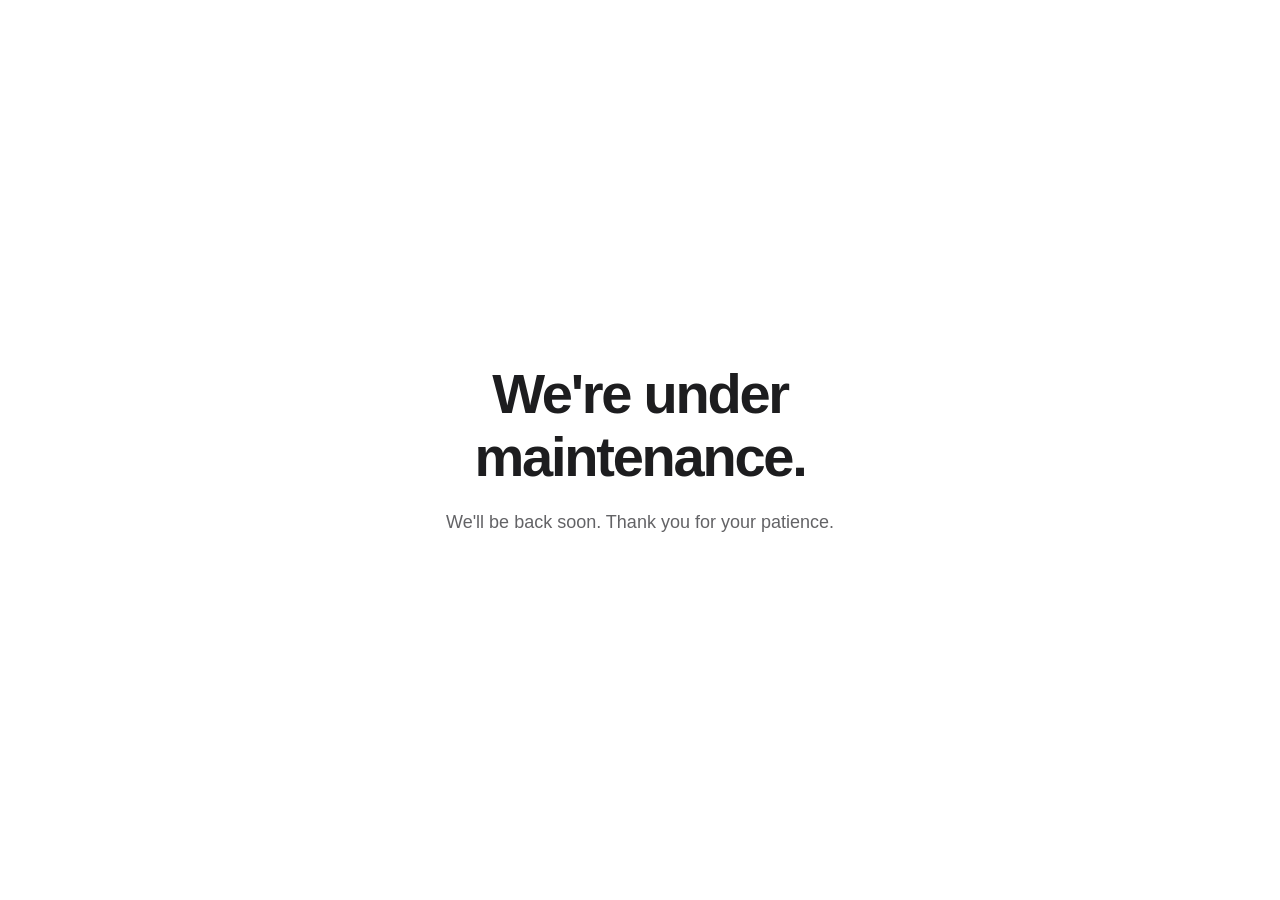
==== commit b71931a1: "Restore maintenance site; keep relaunch changes for review only" ====
--- a/site/privacy/index.html
+++ b/site/privacy/index.html
@@ -1 +1,24 @@
-<!doctype html><html lang="en-IN"><head><meta charset="utf-8"><meta name="viewport" content="width=device-width, initial-scale=1"><title>Privacy | BeauteFest</title><meta name="description" content="How BeauteFest website enquiries and external links work."><link rel="canonical" href="https://beautefest.in/privacy/"><link rel="stylesheet" href="../styles.css"><link rel="icon" href="../favicon.png" type="image/png"></head><body><header class="header"><a class="brand-logo" href="../" aria-label="BeauteFest home"><img src="../assets/beautefest-logo.png" alt="Beaute Fest" width="512" height="512"></a><a class="text-link" href="../#enquire">Back to enquiries </a></header><main class="privacy-page"><p class="eyebrow">Last updated 23 November 2026</p><h1>Your privacy.</h1><p>This page explains how the BeauteFest website handles enquiries and links to other services.</p><h2>Enquiry form</h2><p>The form prepares a message in your browser using the product category, optional occasion date, name and details you choose to enter. This website does not save your form entries to a database or send them to BeauteFest automatically. You can review the message before choosing “Continue on WhatsApp”. An enquiry does not place an order or confirm an appointment.</p><p>Choosing that link shares the prepared message with WhatsApp to open a draft. You then decide whether to send it. Information you send through WhatsApp, Instagram or a phone call is handled through that service and by the BeauteFest team. Share only what is needed to discuss your enquiry.</p><h2>Cookies and analytics</h2><p>This website does not set its own tracking cookies or use an analytics service. GitHub Pages may process technical information such as your IP address to deliver and secure the website. See <a href="https://docs.github.com/en/site-policy/privacy-policies/github-general-privacy-statement" target="_blank" rel="noopener noreferrer">GitHub’s privacy statement</a>.</p><h2>External services</h2><p>Links to WhatsApp, Instagram and Google Maps open those services. Their own privacy policies apply. Photos and the owner-supplied experience certificate are hosted with this website. Instagram videos load only after you choose “Load Instagram video”. This connects your browser to Instagram, which may process technical information and use cookies under its own privacy policy. You can instead choose “Watch on Instagram”.</p><h2>Questions about an enquiry</h2><p>To ask how the team handles information you have shared, or to request a correction or deletion, contact BeauteFest on <a href="tel:+919914193973">+91 99141 93973</a> or through <a href="https://www.instagram.com/beaute_fest/" target="_blank" rel="noopener noreferrer">@beaute_fest on Instagram</a>.</p><p><a href="../">Return to BeauteFest </a></p></main></body></html>
+<!doctype html>
+<html lang="en">
+<head>
+  <meta charset="utf-8">
+  <meta name="viewport" content="width=device-width, initial-scale=1">
+  <title>Under maintenance | BeauteFest</title>
+  <meta name="description" content="We're under maintenance. We'll be back soon. Thank you for your patience.">
+  <meta name="theme-color" content="#ffffff">
+  <link rel="icon" href="data:,">
+  <style>
+    * { box-sizing: border-box; }
+    body { margin: 0; min-height: 100vh; min-height: 100svh; display: grid; place-items: center; padding: 32px 24px; background: #fff; color: #1d1d1f; font-family: -apple-system, BlinkMacSystemFont, "Segoe UI", sans-serif; text-align: center; }
+    main { max-width: 640px; }
+    h1 { margin: 0 0 20px; font-size: clamp(32px, 6vw, 56px); line-height: 1.12; letter-spacing: -0.04em; font-weight: 600; }
+    p { margin: 0; color: #636366; font-size: 18px; line-height: 1.6; }
+  </style>
+</head>
+<body>
+  <main>
+    <h1>We're under maintenance.</h1>
+    <p>We'll be back soon. Thank you for your patience.</p>
+  </main>
+</body>
+</html>
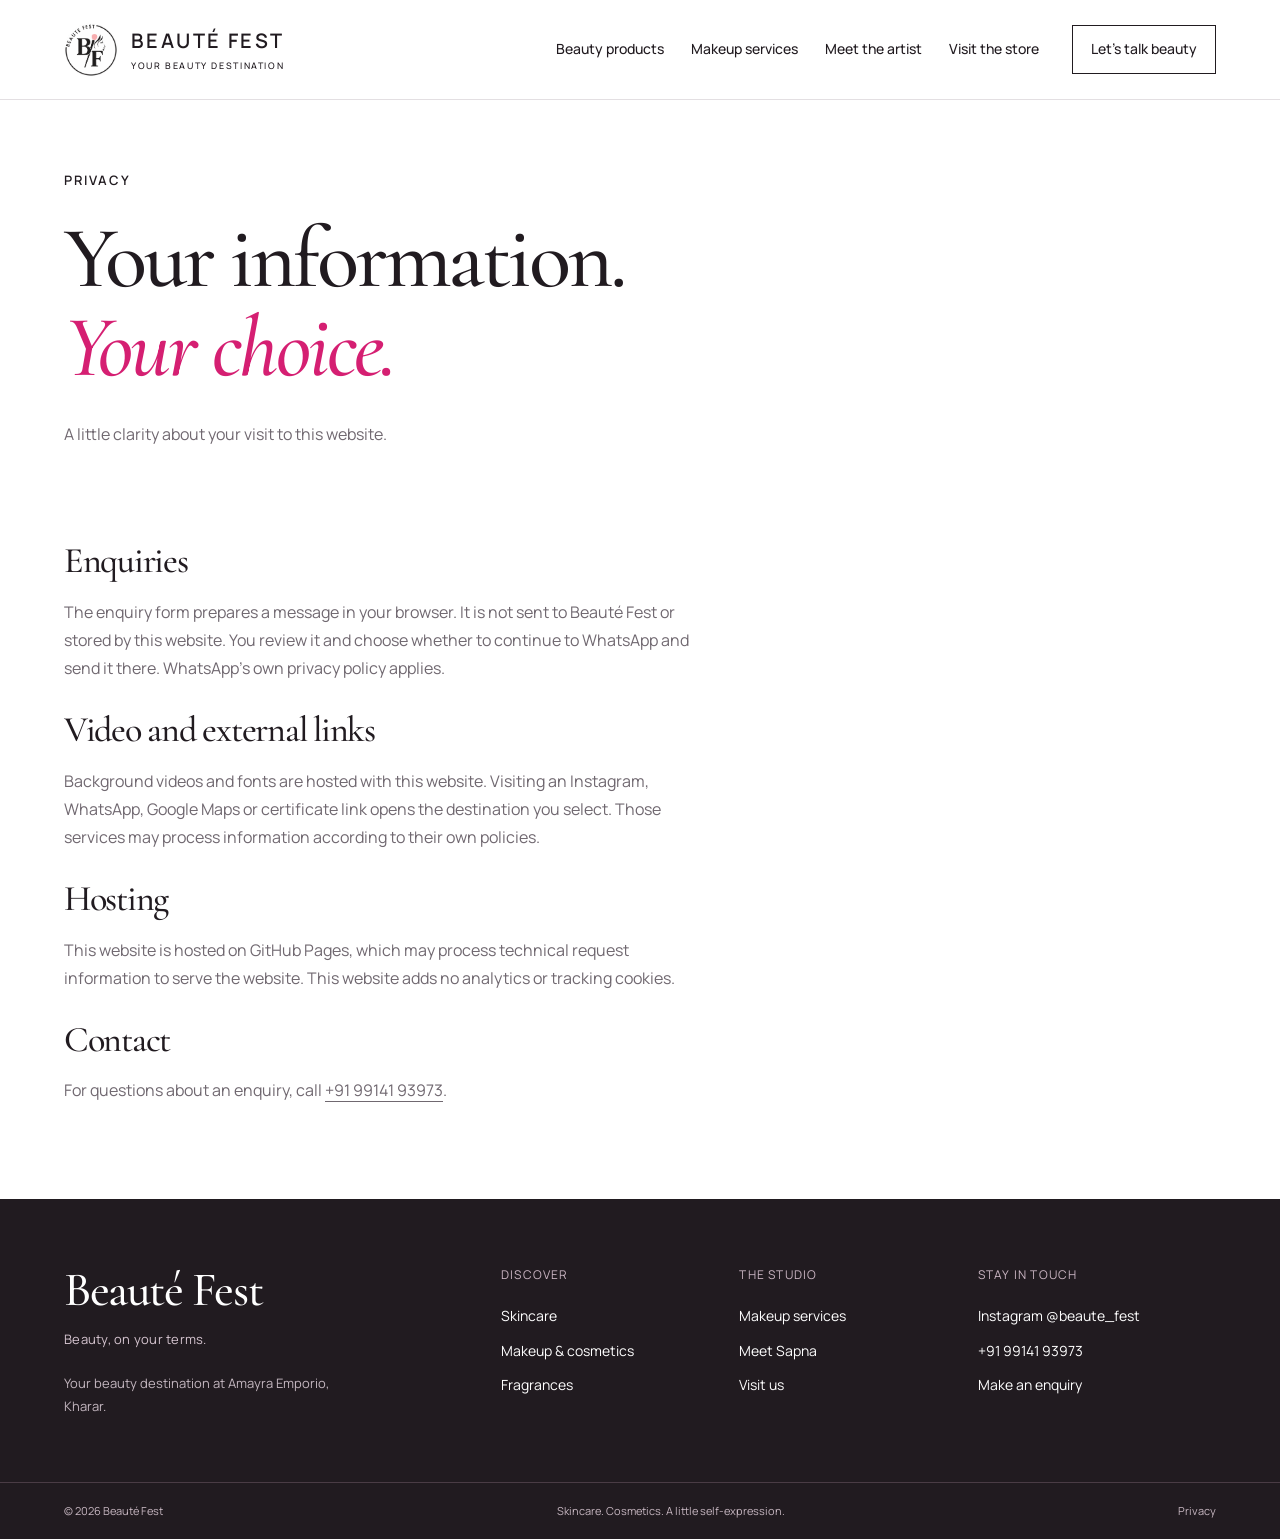
==== commit 9986a637: "Publish BeauteFest website from the client preview Promote beautefest-preview@eb1a67865fed0eccf83196" ====
--- a/site/privacy/index.html
+++ b/site/privacy/index.html
@@ -1,24 +1 @@
-<!doctype html>
-<html lang="en">
-<head>
-  <meta charset="utf-8">
-  <meta name="viewport" content="width=device-width, initial-scale=1">
-  <title>Under maintenance | BeauteFest</title>
-  <meta name="description" content="We're under maintenance. We'll be back soon. Thank you for your patience.">
-  <meta name="theme-color" content="#ffffff">
-  <link rel="icon" href="data:,">
-  <style>
-    * { box-sizing: border-box; }
-    body { margin: 0; min-height: 100vh; min-height: 100svh; display: grid; place-items: center; padding: 32px 24px; background: #fff; color: #1d1d1f; font-family: -apple-system, BlinkMacSystemFont, "Segoe UI", sans-serif; text-align: center; }
-    main { max-width: 640px; }
-    h1 { margin: 0 0 20px; font-size: clamp(32px, 6vw, 56px); line-height: 1.12; letter-spacing: -0.04em; font-weight: 600; }
-    p { margin: 0; color: #636366; font-size: 18px; line-height: 1.6; }
-  </style>
-</head>
-<body>
-  <main>
-    <h1>We're under maintenance.</h1>
-    <p>We'll be back soon. Thank you for your patience.</p>
-  </main>
-</body>
-</html>
+<!doctype html><html lang="en"><head><meta charset="utf-8"><meta http-equiv="refresh" content="0;url=../privacy.html"><title>Privacy | Beauté Fest</title></head><body><a href="../privacy.html">Read privacy information</a></body></html>
